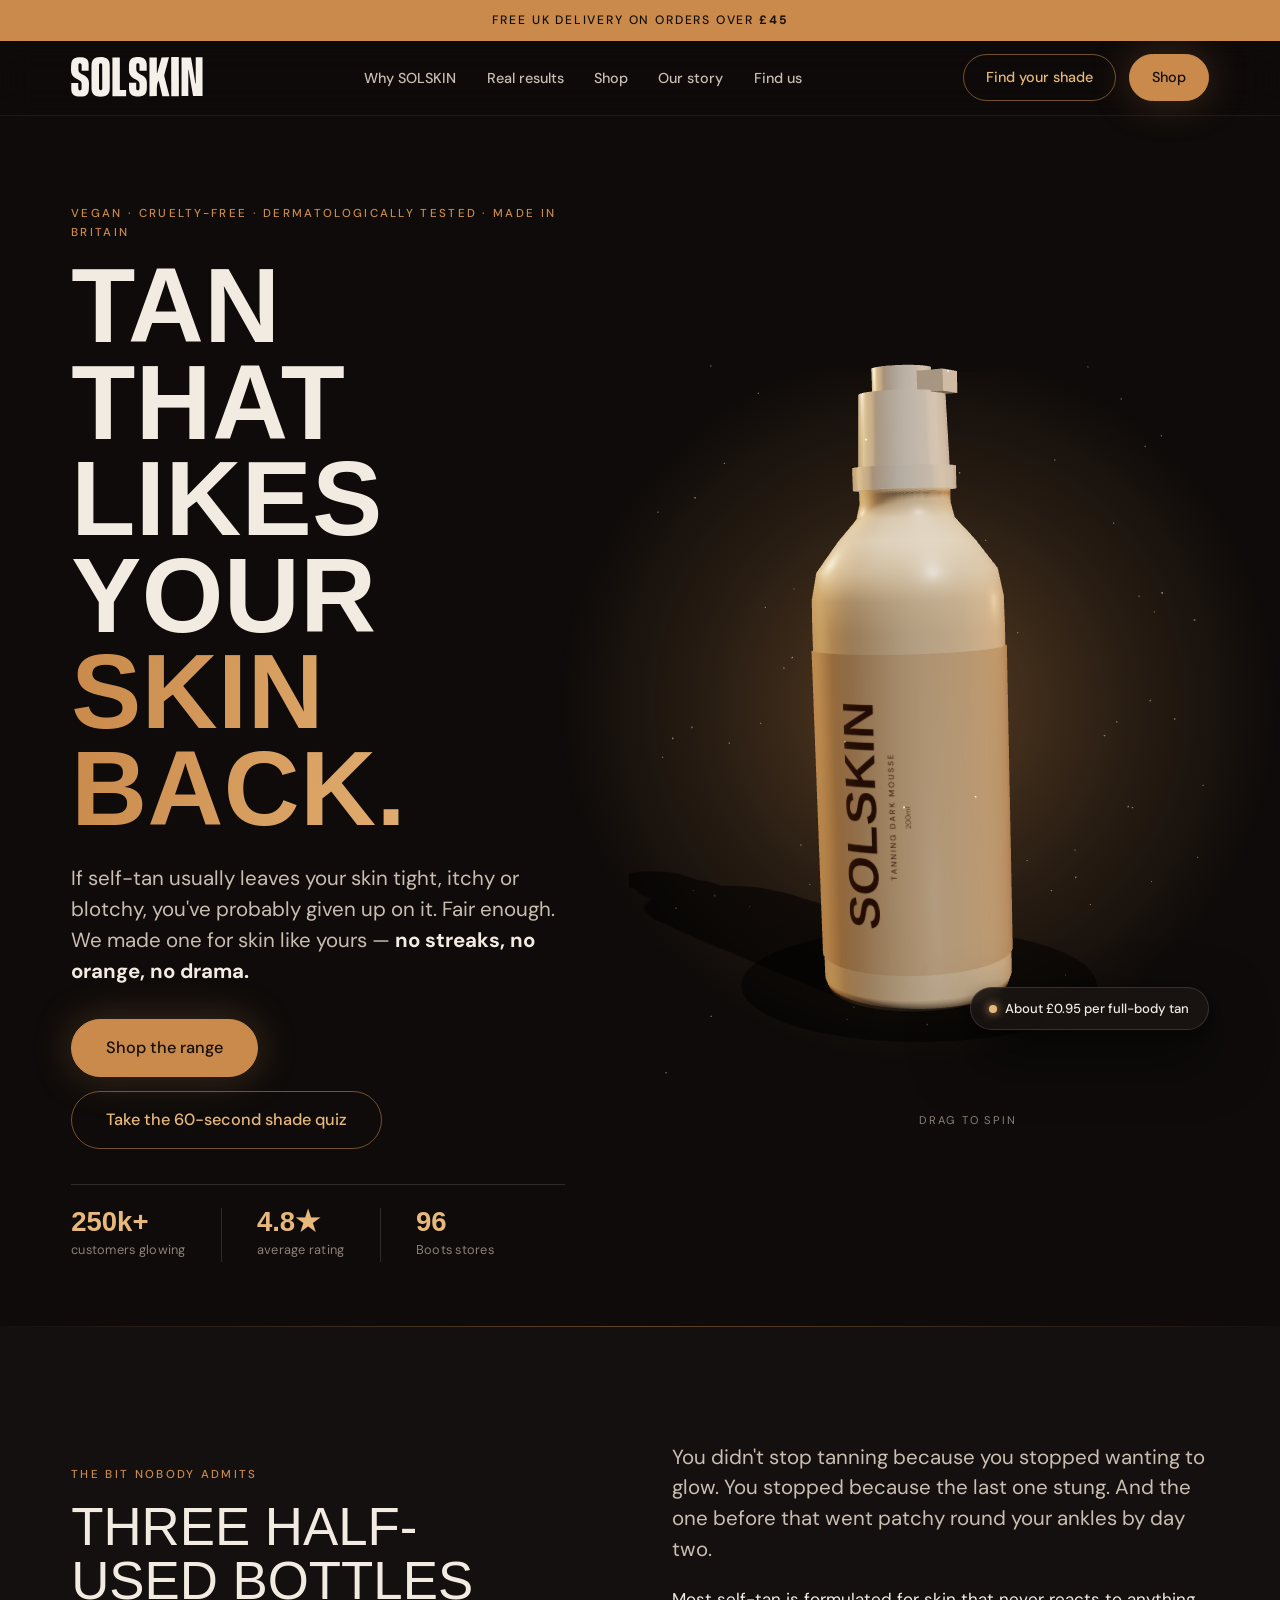
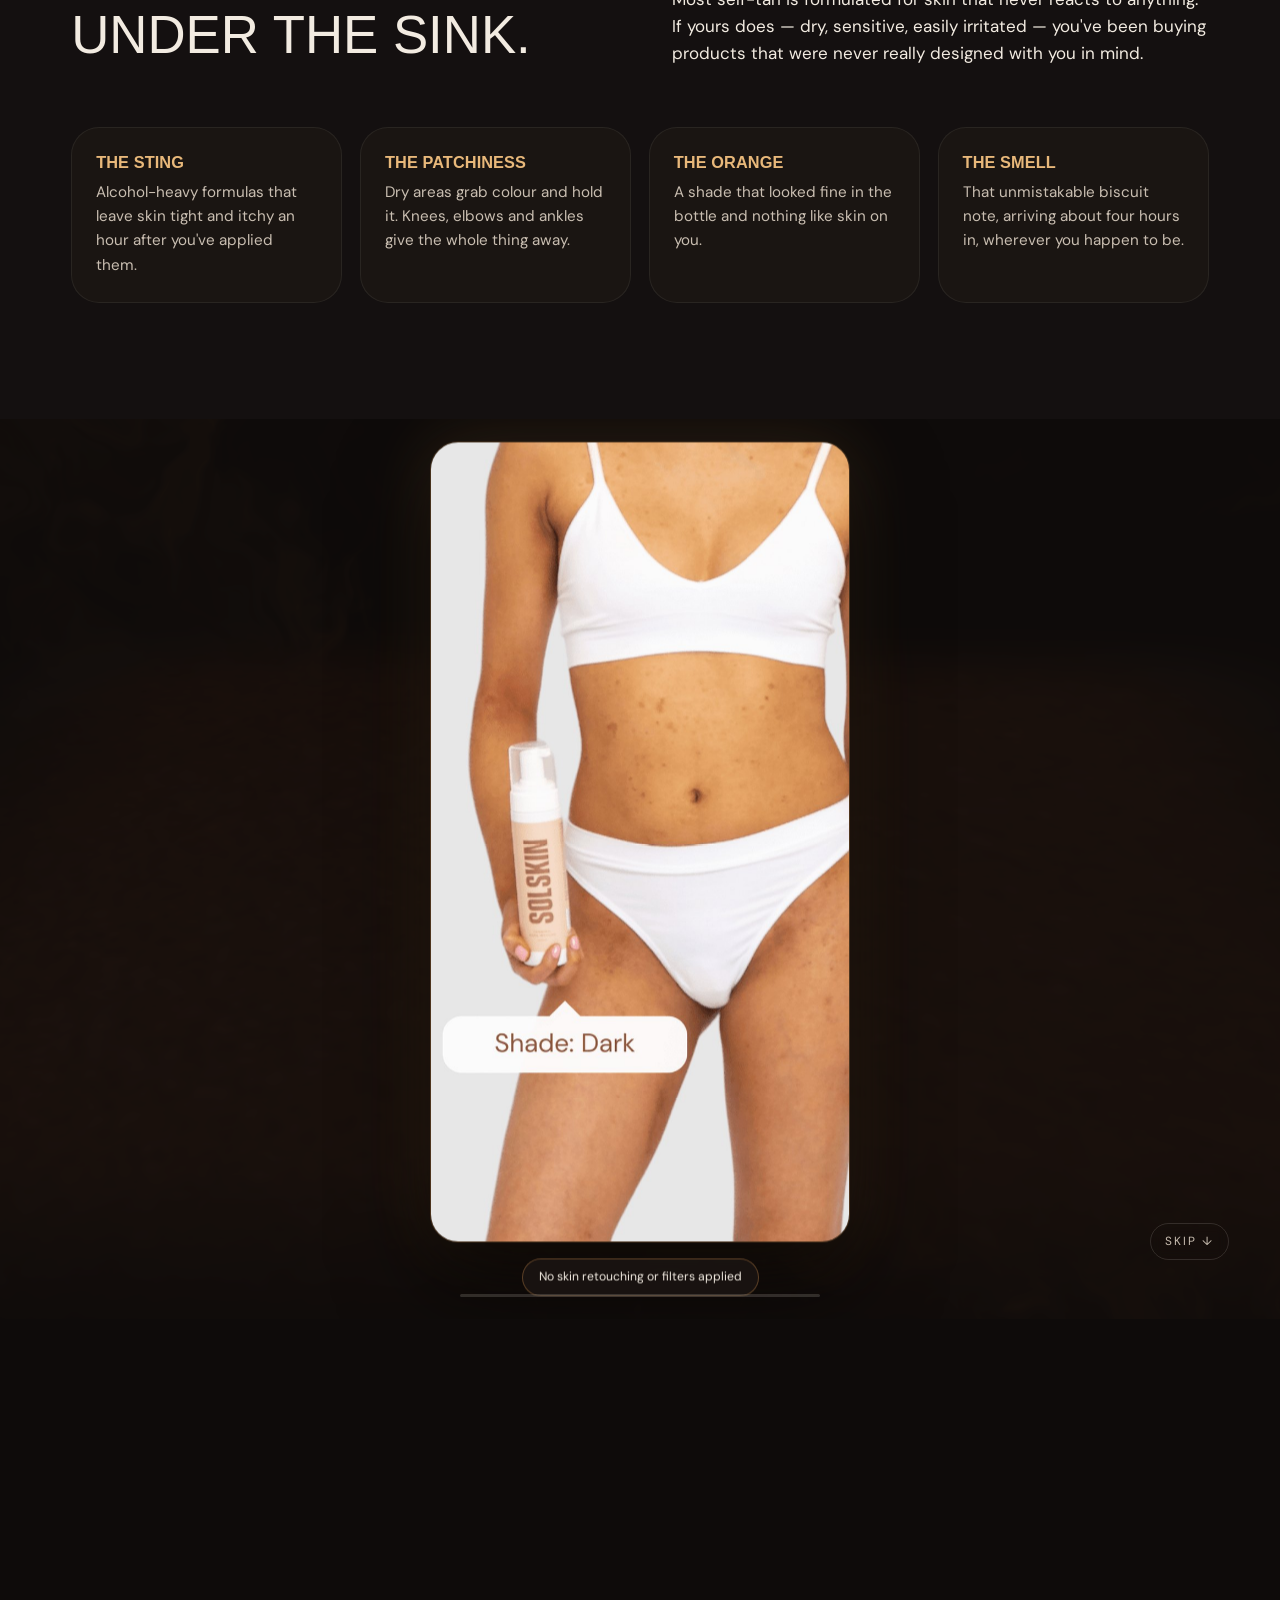
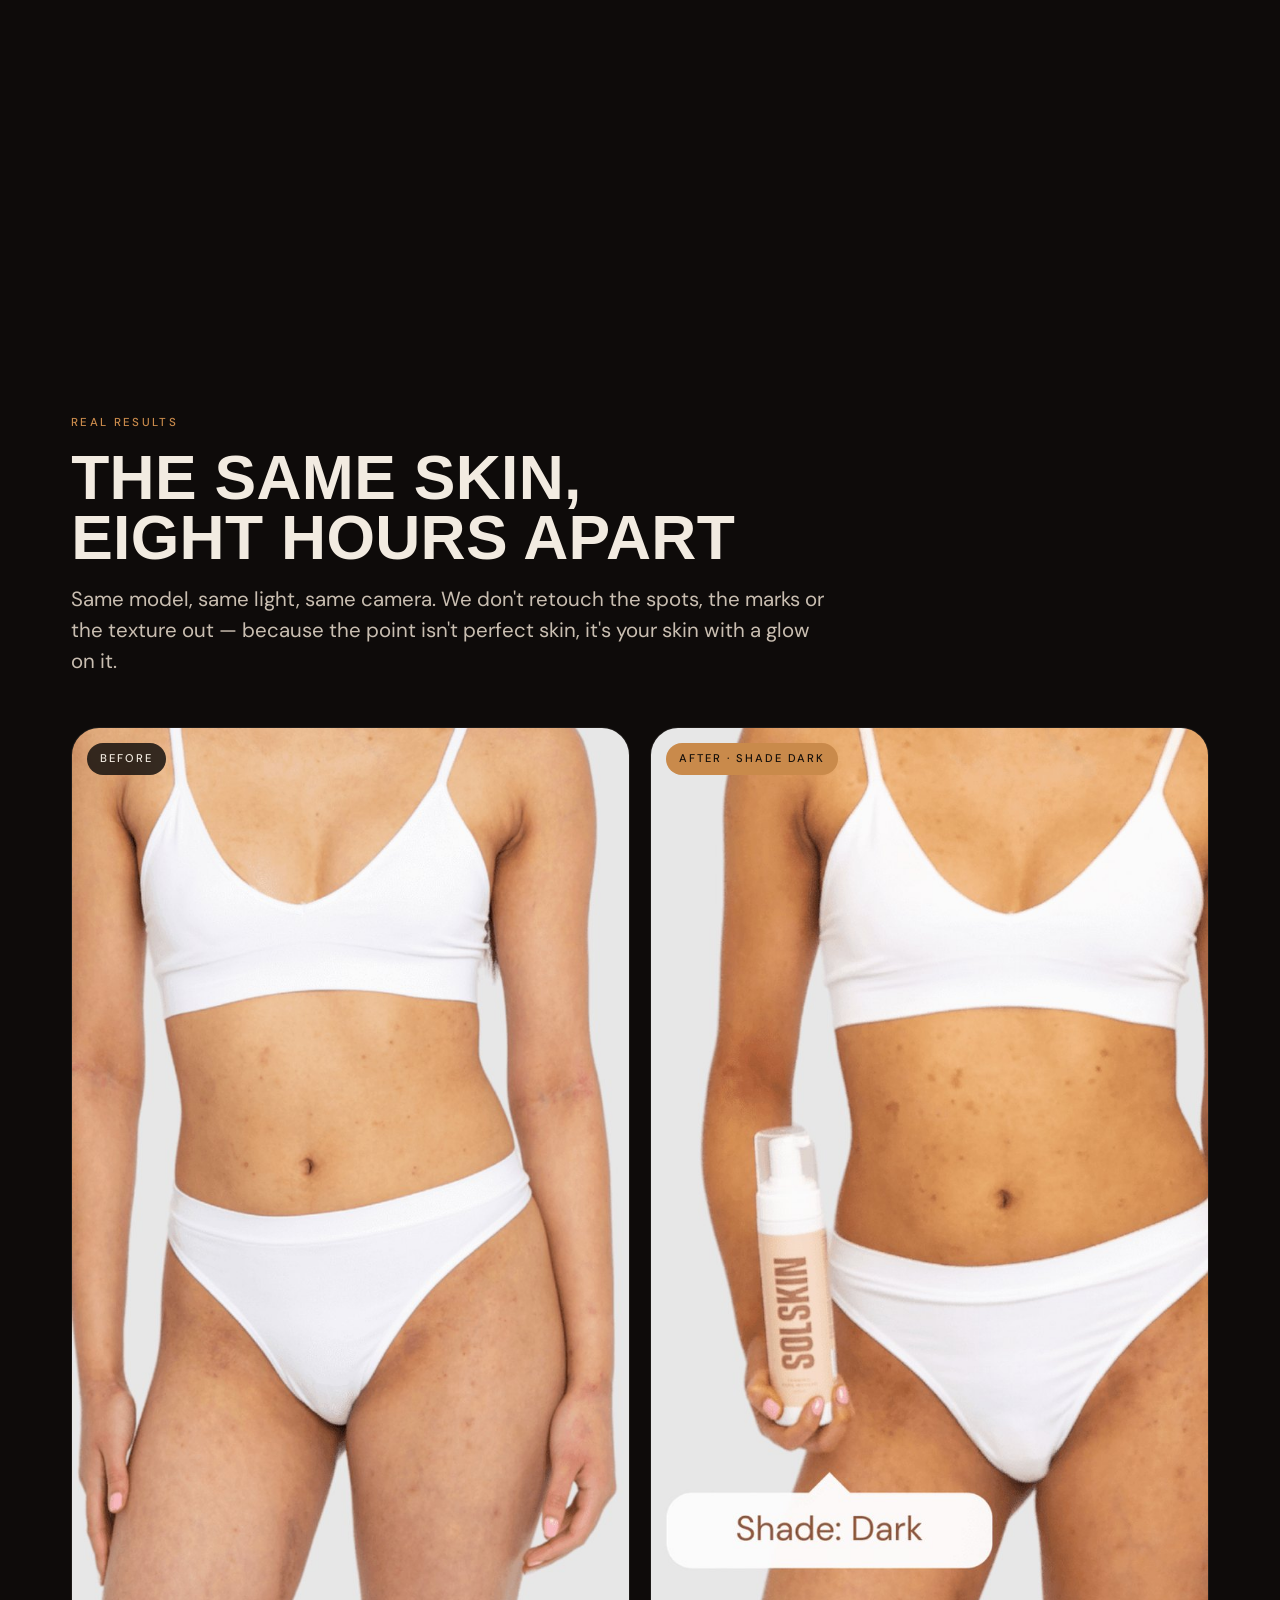
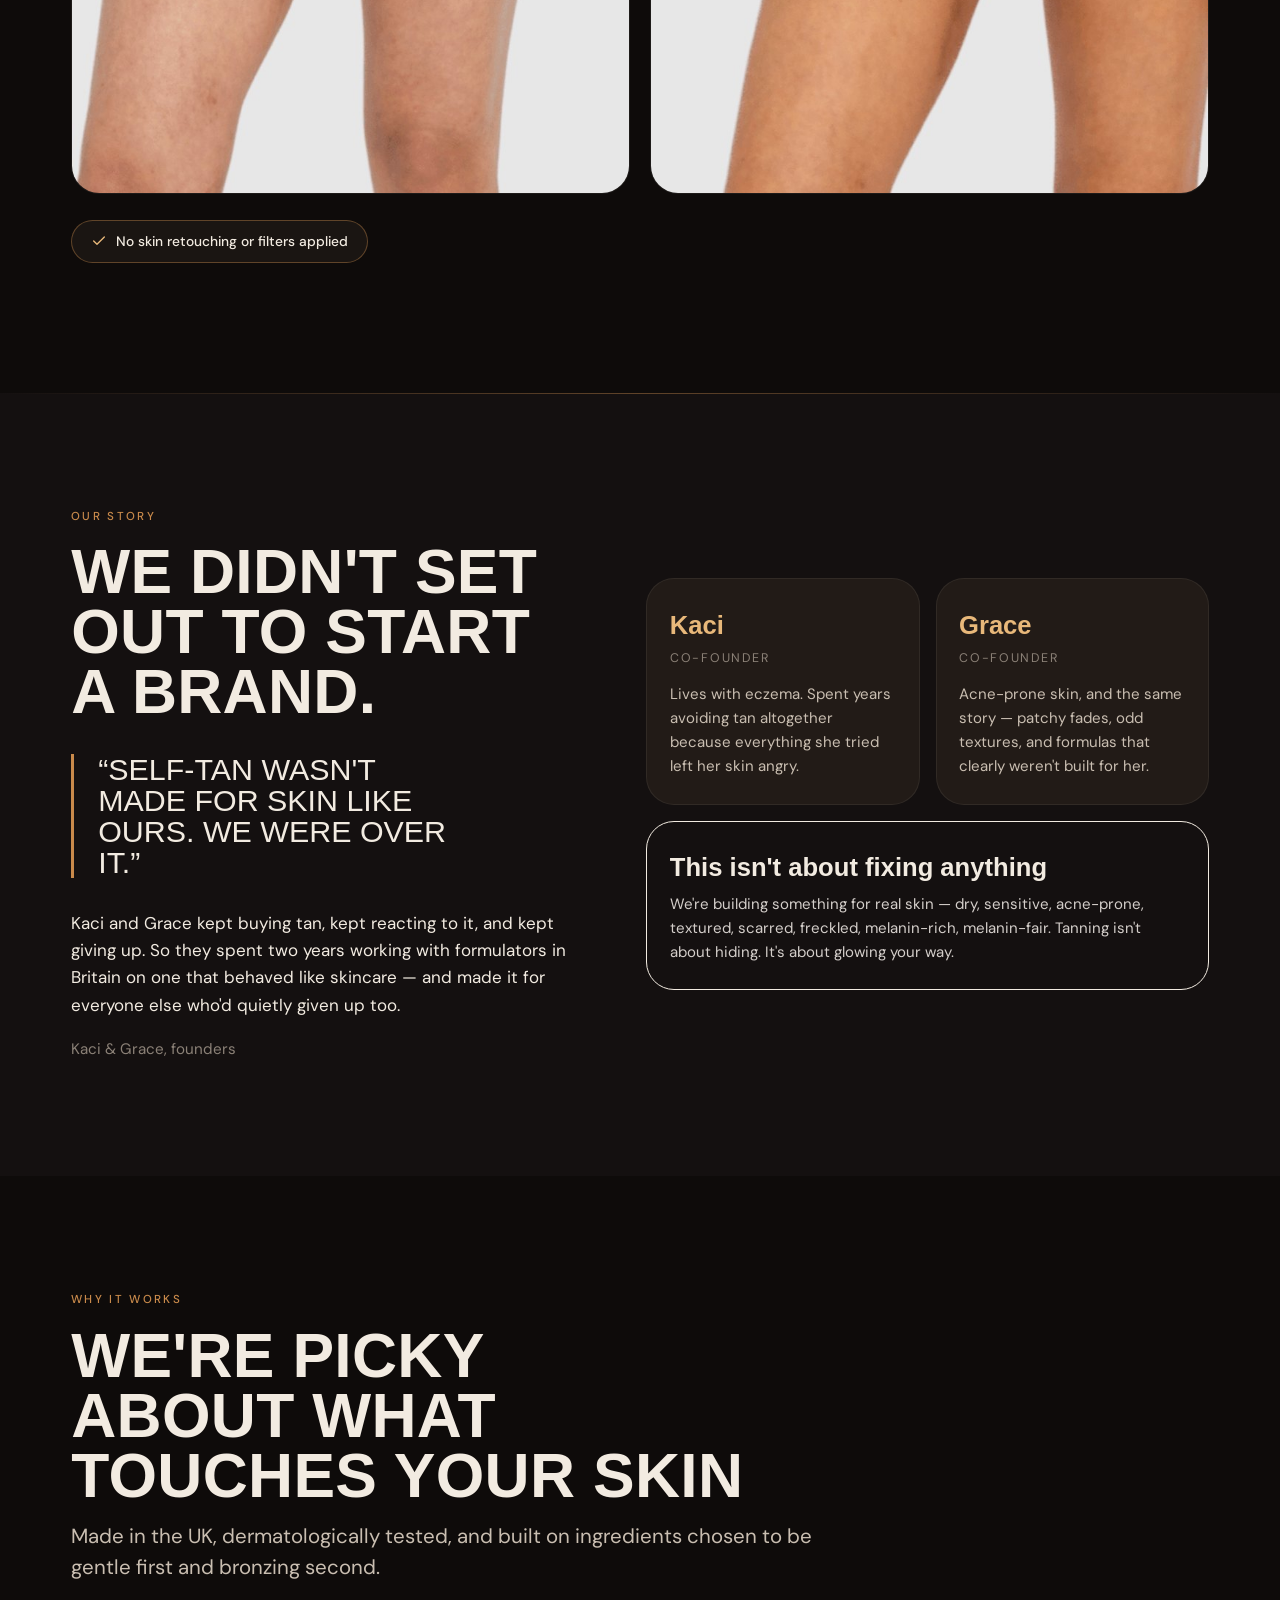
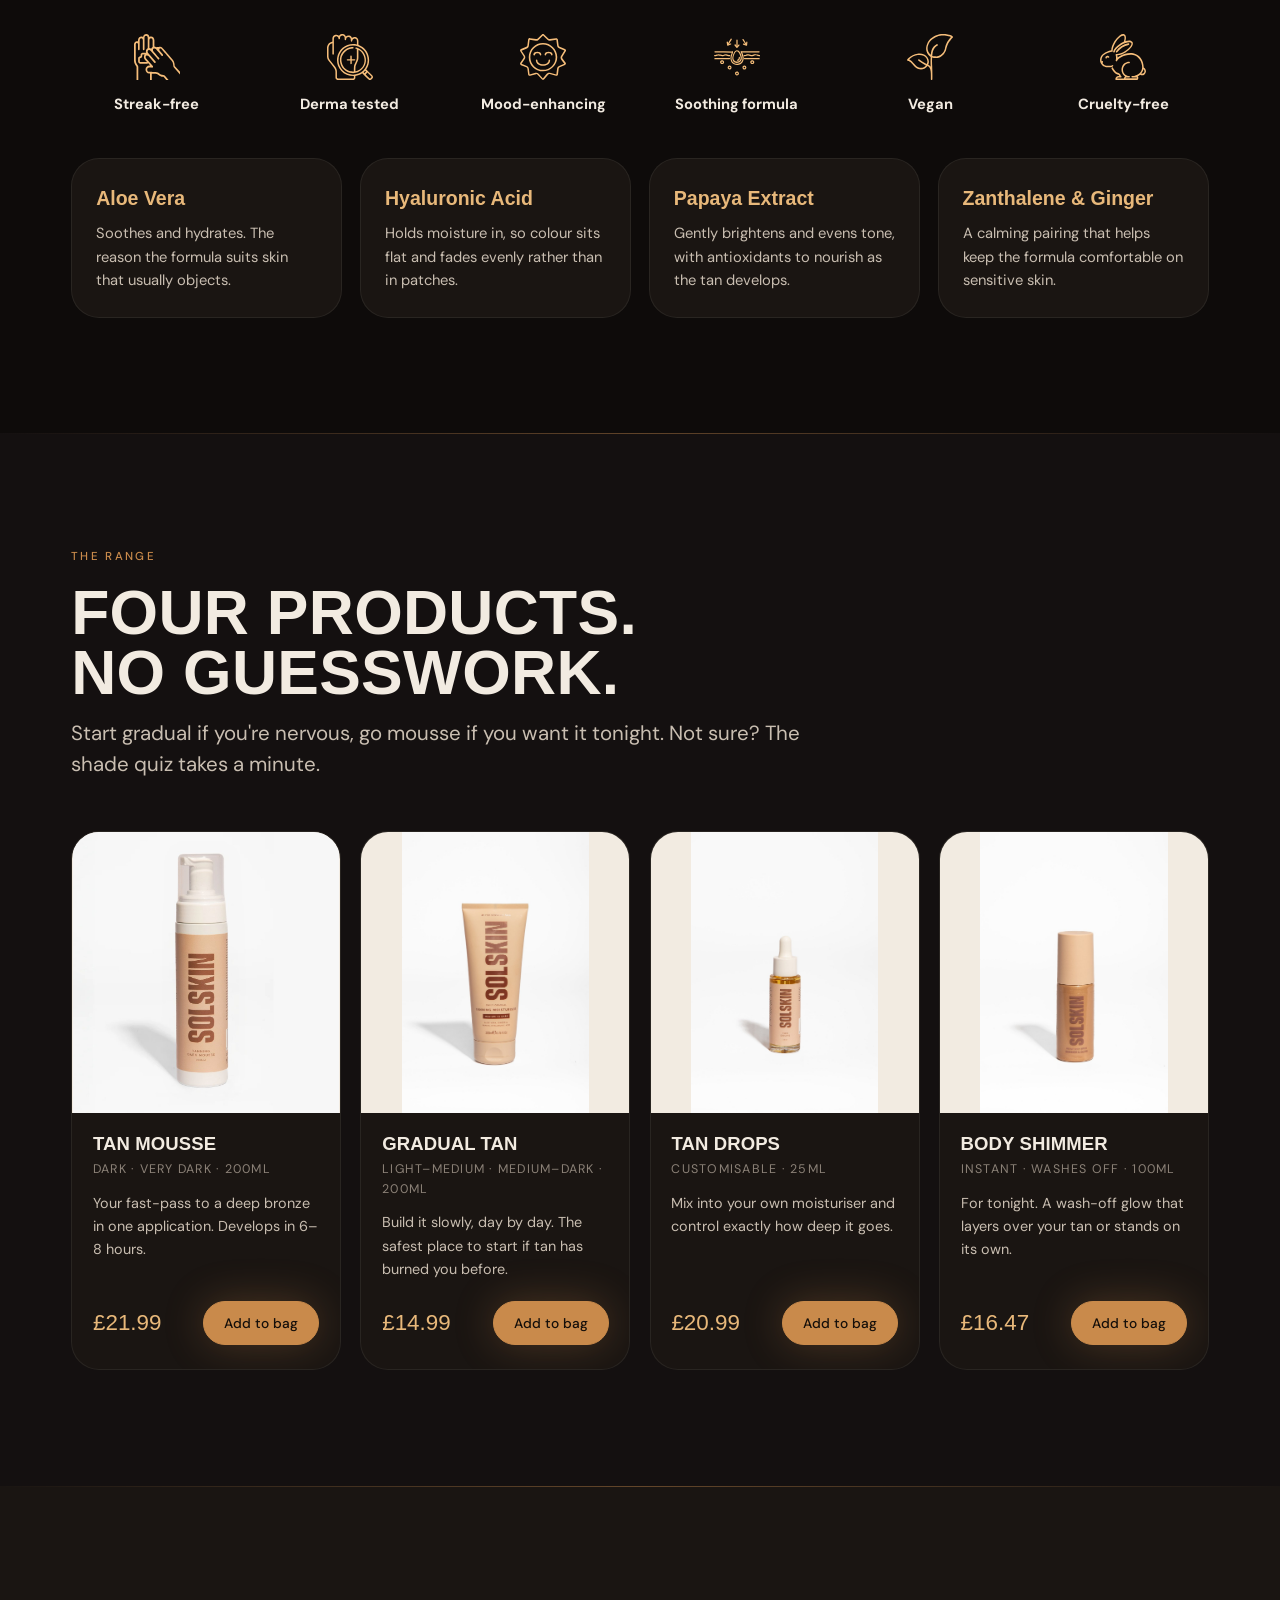
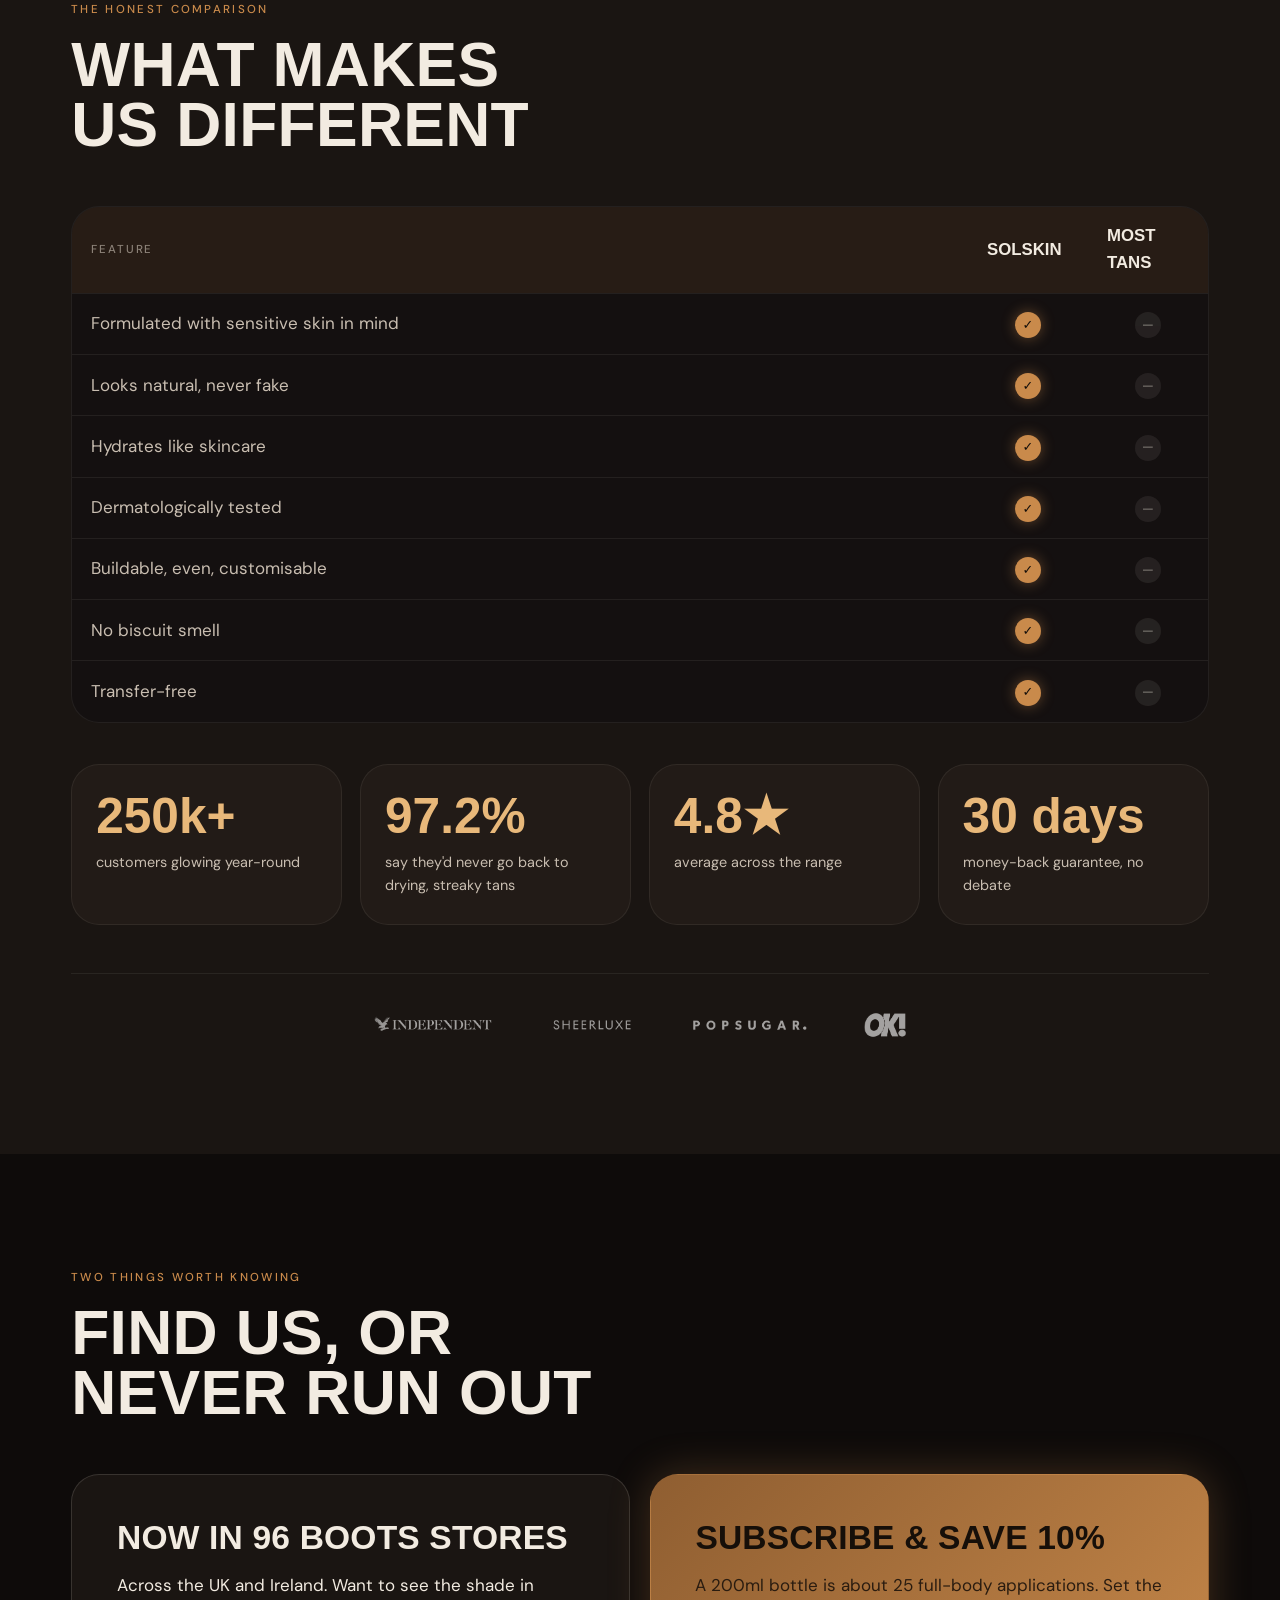
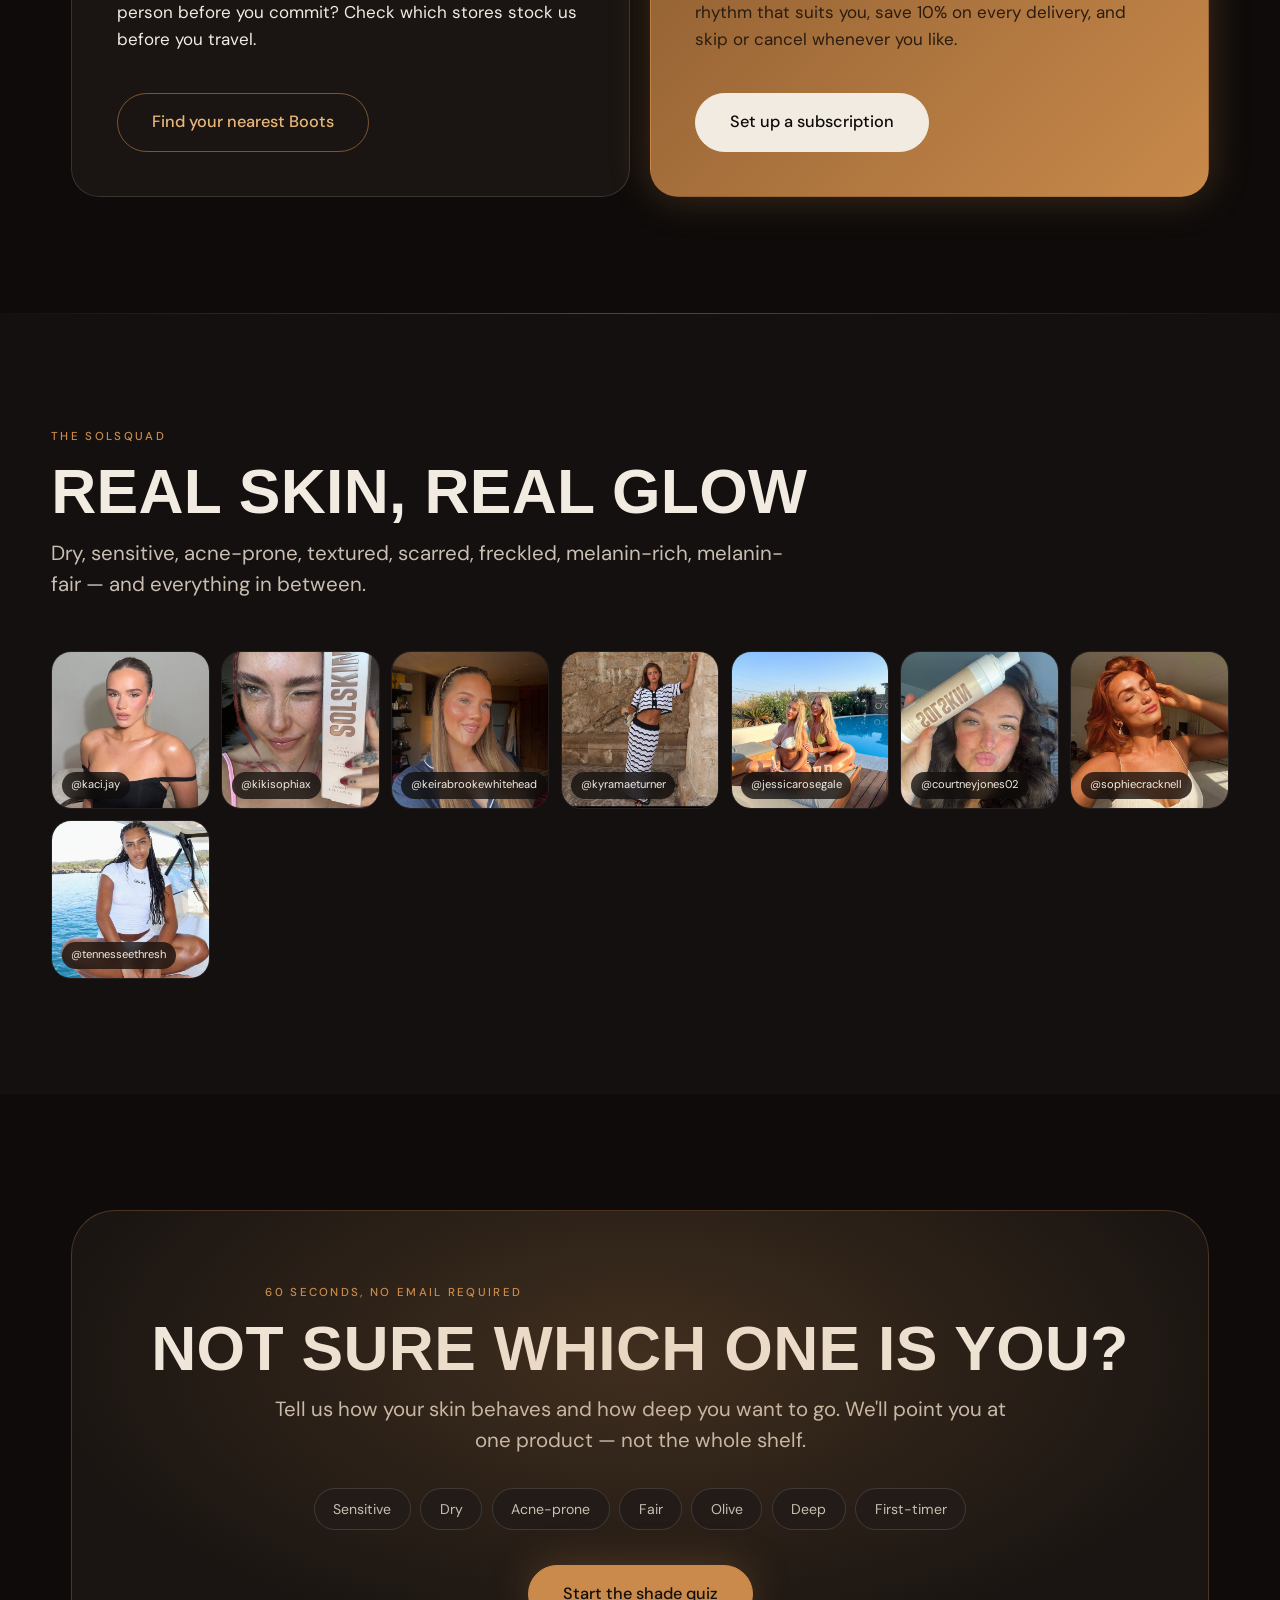
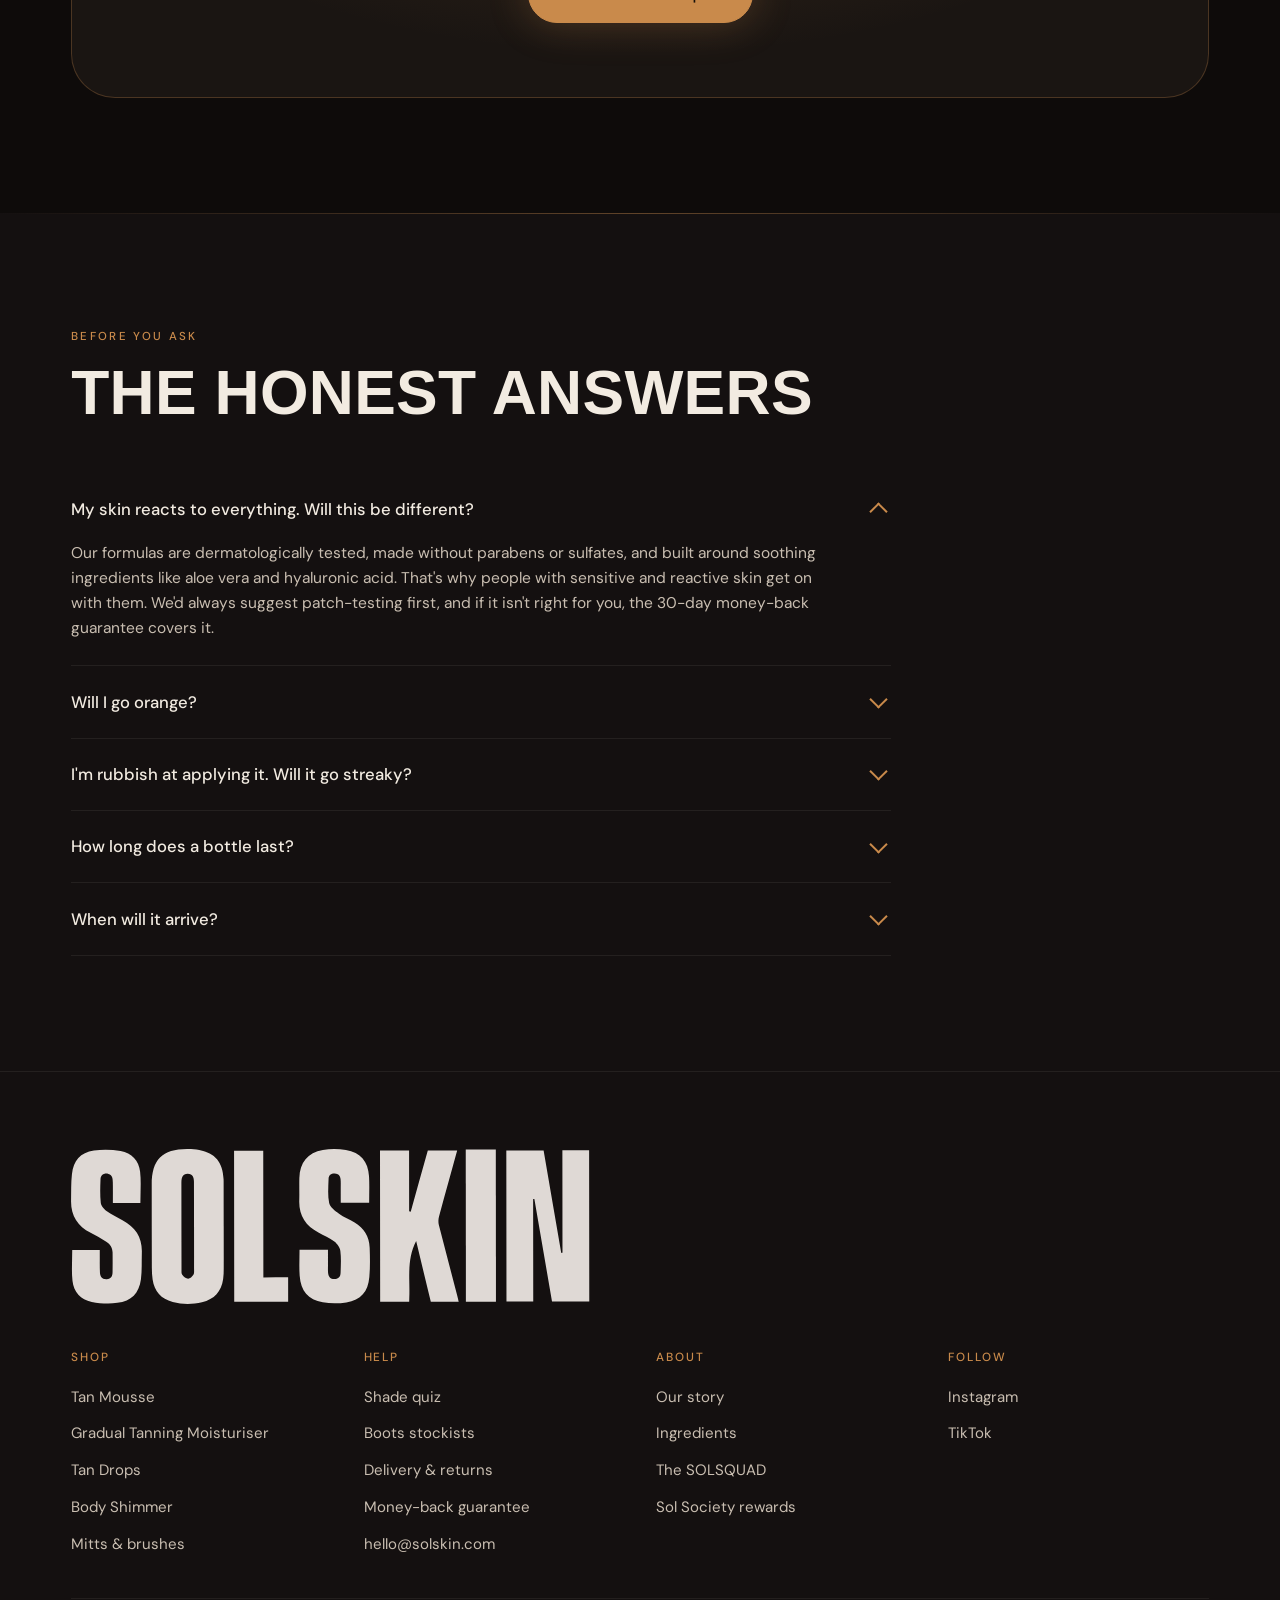
==== site/index.html @ b2500c28 "Brand context system and website for SOLSKIN Marketing operations for a British sensitive-skin self-" ====
<!DOCTYPE html>
<html lang="en-GB" class="no-js">
<head>
<meta charset="utf-8">
<meta name="viewport" content="width=device-width, initial-scale=1">
<title>SOLSKIN — Tan That Likes Your Skin Back</title>
<meta name="description" content="The UK's self-tan made for sensitive skin. Streak-free, transfer-free, dermatologically tested, vegan and made in Britain. Founded by two women whose own skin reacted to everything else.">
<link rel="stylesheet" href="css/styles.css?v=1787995096446">
</head>
<body>

<!-- ============================================================
     ANNOUNCEMENT — positioning leads, promotions sit behind it.
     (Fixes teardown finding 10.1: the hero used to sell a giveaway.)
     ============================================================ -->
<div class="announce">
  <span data-msg>UK's No.1 rated tan for <b>sensitive skin</b></span>
  <span data-msg style="display:none">Free UK delivery on orders over <b>£45</b></span>
  <span data-msg style="display:none">Now in <b>96 Boots stores</b> across the UK &amp; Ireland</span>
</div>

<!-- ============================================================ NAV ============================================================ -->
<header class="nav">
  <div class="nav__in">
    <a class="nav__logo" href="#top" aria-label="SOLSKIN home">
      <img src="logo/solskin-wordmark-cream.svg" alt="SOLSKIN" width="132" height="41">
    </a>
    <nav aria-label="Main">
      <ul class="nav__links">
        <li><a href="#why">Why SOLSKIN</a></li>
        <li><a href="#proof">Real results</a></li>
        <li><a href="#shop">Shop</a></li>
        <li><a href="#founders">Our story</a></li>
        <li><a href="#stockists">Find us</a></li>
      </ul>
    </nav>
    <div class="nav__cta">
      <a class="btn btn--ghost" href="#quiz">Find your shade</a>
      <a class="btn btn--primary" href="#shop">Shop</a>
    </div>
  </div>
</header>

<main id="top">

<!-- ============================================================
     HERO — proposition-led. Person + pain + promise in six words.
     ============================================================ -->
<section class="hero">
  <div class="wrap hero__grid">
    <div>
      <p class="eyebrow">Vegan · Cruelty-free · Dermatologically tested · Made in Britain</p>
      <h1>
        <span>Tan that</span>
        <span>likes your</span>
        <span class="accent">skin back.</span>
      </h1>
      <p class="hero__sub">
        If self-tan usually leaves your skin tight, itchy or blotchy, you've probably given up on it.
        Fair enough. We made one for skin like yours — <strong>no streaks, no orange, no drama.</strong>
      </p>
      <div class="hero__actions">
        <a class="btn btn--primary" href="#shop">Shop the range</a>
        <a class="btn btn--ghost" href="#quiz">Take the 60-second shade quiz</a>
      </div>
      <div class="hero__stats">
        <div class="hero__stat"><b>250k+</b><span>customers glowing</span></div>
        <div class="hero__stat"><b>4.8★</b><span>average rating</span></div>
        <div class="hero__stat"><b>96</b><span>Boots stores</span></div>
      </div>
    </div>
    <div class="hero__art">
      <span class="hero__blob" aria-hidden="true"></span>
      <!-- live 3D bottle; the still below is the no-WebGL fallback -->
      <canvas class="hero__canvas" id="heroCanvas" aria-label="Rotating 3D model of the SOLSKIN Tan Mousse bottle. Drag to spin."></canvas>
      <img class="hero__bottle" src="img/pack-mousse-hero.jpg" alt="SOLSKIN Tan Mousse in Dark, 200ml" width="470" height="497">
      <span class="hero__hint">Drag to spin</span>
      <span class="hero__tag"><i aria-hidden="true"></i> About £0.95 per full-body tan</span>
    </div>
  </div>
</section>

<!-- ============================================================
     PAIN — name it in her words before selling anything.
     ============================================================ -->
<section class="sec sec--sand" id="pain">
  <div class="wrap">
    <div class="pain__lead rv">
      <div>
        <p class="eyebrow">The bit nobody admits</p>
        <p class="big-quote">Three half-used bottles under the sink.</p>
      </div>
      <div>
        <p class="lede">
          You didn't stop tanning because you stopped wanting to glow. You stopped because the
          last one stung. And the one before that went patchy round your ankles by day two.
        </p>
        <p style="color:var(--ink-soft)">
          Most self-tan is formulated for skin that never reacts to anything. If yours does —
          dry, sensitive, easily irritated — you've been buying products that were never really
          designed with you in mind.
        </p>
      </div>
    </div>

    <div class="pain__grid">
      <div class="pain__card rv"><h3>The sting</h3><p>Alcohol-heavy formulas that leave skin tight and itchy an hour after you've applied them.</p></div>
      <div class="pain__card rv"><h3>The patchiness</h3><p>Dry areas grab colour and hold it. Knees, elbows and ankles give the whole thing away.</p></div>
      <div class="pain__card rv"><h3>The orange</h3><p>A shade that looked fine in the bottle and nothing like skin on you.</p></div>
      <div class="pain__card rv"><h3>The smell</h3><p>That unmistakable biscuit note, arriving about four hours in, wherever you happen to be.</p></div>
    </div>
  </div>
</section>

<!-- ============================================================
     SCROLL CINEMA — the Scroll World hybrid.
     One continuous camera flight, scrubbed by scroll. Scene media
     is swappable for generated video clips later (see js/scroll.js).
     ============================================================ -->
<section class="cinema" id="journey" aria-label="How the glow happens">
  <div class="cinema__rail">
    <div class="cinema__stage">

      <a class="cinema__skip" href="#proof">Skip ↓</a>

      <!-- The sequence: bottle -> drop -> skin -> proof, one unbroken
           3D take driven entirely by scroll position. -->
      <canvas class="cinema__stage3d" id="cinemaStage3D" aria-label="Scroll sequence: a drop falls from the SOLSKIN bottle onto a forearm and the glow spreads across the skin"></canvas>

      <!-- OPTIONAL: real footage of the tan being applied and rubbed in,
           scrubbed frame-by-frame by scroll. Put the clip at
           video/rub.mp4 and add  data-src="video/rub.mp4"  to this element.
           With no data-src the 3D rub plays instead — see site/README.md
           for the shooting and encoding spec. -->
      <video class="cinema__video" id="cinemaVideo"
             muted playsinline preload="auto" aria-hidden="true"></video>

      <!-- the take resolves into the real, unretouched photograph -->
      <div class="cinema__final" aria-hidden="true">
        <img src="img/proof-after-dark.jpg" alt="">
        <span class="cinema__final-badge">No skin retouching or filters applied</span>
      </div>

      <!-- static fallback when there is no WebGL / reduced motion -->
      <div class="cinema__still">
        <img src="img/pack-mousse-hero.jpg" alt="SOLSKIN Tan Mousse">
        <img src="img/skin-forearm.jpg" alt="Skin after applying SOLSKIN Tan Mousse">
        <img src="img/proof-after-dark.jpg" alt="The finished glow, unretouched">
      </div>

      <!-- captions, keyed to scenes -->
      <div class="cinema__cap" data-cap="bottle">
        <h3>One pump, one mitt</h3>
        <p>Aloe vera, papaya, ginger and hyaluronic acid. Free from parabens and sulfates.</p>
      </div>
      <div class="cinema__cap" data-cap="skin">
        <h3>Six to eight hours</h3>
        <p>It develops while you sleep. Hydrating ingredients keep the colour sitting flat, so it fades evenly instead of patchy.</p>
      </div>
      <div class="cinema__cap" data-cap="glow">
        <h3>Then you just look well</h3>
        <p>Streak-free, transfer-free, and nothing on your skin that it has to recover from.</p>
      </div>

      <div class="cinema__prog" aria-hidden="true"><i></i></div>
    </div>
  </div>
</section>

<!-- ============================================================
     PROOF — the real, unretouched pair. Honest labelling.
     ============================================================ -->
<section class="sec" id="proof">
  <div class="wrap">
    <div class="sec__head rv">
      <p class="eyebrow">Real results</p>
      <h2>The same skin, eight hours apart</h2>
      <p class="lede">
        Same model, same light, same camera. We don't retouch the spots, the marks or the texture
        out — because the point isn't perfect skin, it's your skin with a glow on it.
      </p>
    </div>

    <div class="proof__pair">
      <figure class="proof__fig rv">
        <img src="img/proof-before-dark.jpg" alt="Before applying SOLSKIN Tan Mousse" loading="lazy">
        <figcaption>Before</figcaption>
      </figure>
      <figure class="proof__fig proof__fig--after reveal-after">
        <img src="img/proof-after-dark.jpg" alt="After applying SOLSKIN Tan Mousse in Dark" loading="lazy">
        <figcaption>After · Shade Dark</figcaption>
      </figure>
    </div>

    <p class="proof__badge rv">
      <svg viewBox="0 0 24 24" fill="none" stroke="currentColor" stroke-width="2" stroke-linecap="round" stroke-linejoin="round" aria-hidden="true"><path d="M20 6 9 17l-5-5"/></svg>
      No skin retouching or filters applied
    </p>
  </div>
</section>

<!-- ============================================================
     FOUNDERS — the most ownable asset, brought forward.
     NOTE: no founder photography exists in the asset library. This
     section is built typographically on purpose. Drop portraits of
     Kaci and Grace in here when they're shot — see assets/ASSETS.md.
     ============================================================ -->
<section class="sec sec--sand" id="founders">
  <div class="wrap founders">
    <div class="rv">
      <p class="eyebrow">Our story</p>
      <h2>We didn't set out to start a brand.</h2>
      <blockquote class="founders__quote">
        <p class="big-quote" style="font-size:clamp(1.2rem,2.6vw,1.9rem);max-width:22ch">
          “Self-tan wasn't made for skin like ours. We were over it.”
        </p>
      </blockquote>
      <p style="color:var(--ink-soft)">
        Kaci and Grace kept buying tan, kept reacting to it, and kept giving up. So they spent two
        years working with formulators in Britain on one that behaved like skincare — and made it
        for everyone else who'd quietly given up too.
      </p>
      <p class="founders__sign">Kaci &amp; Grace, founders</p>
    </div>

    <div class="founders__cards rv">
      <div class="founder">
        <b>Kaci</b>
        <span>Co-founder</span>
        <p>Lives with eczema. Spent years avoiding tan altogether because everything she tried left her skin angry.</p>
      </div>
      <div class="founder">
        <b>Grace</b>
        <span>Co-founder</span>
        <p>Acne-prone skin, and the same story — patchy fades, odd textures, and formulas that clearly weren't built for her.</p>
      </div>
      <div class="founder" style="grid-column:1/-1;background:var(--brown);color:var(--cream);border-color:var(--brown)">
        <b style="color:var(--cream)">This isn't about fixing anything</b>
        <p style="color:rgba(246,240,235,.85)">
          We're building something for real skin — dry, sensitive, acne-prone, textured, scarred,
          freckled, melanin-rich, melanin-fair. Tanning isn't about hiding. It's about glowing your way.
        </p>
      </div>
    </div>
  </div>
</section>

<!-- ============================================================ WHY IT WORKS ============================================================ -->
<section class="sec" id="why">
  <div class="wrap">
    <div class="sec__head rv">
      <p class="eyebrow">Why it works</p>
      <h2>We're picky about what touches your skin</h2>
      <p class="lede">Made in the UK, dermatologically tested, and built on ingredients chosen to be gentle first and bronzing second.</p>
    </div>

    <div class="bens">
      <div class="ben rv"><img src="icons/streak-free.svg" alt=""><b>Streak-free</b></div>
      <div class="ben rv"><img src="icons/derma-approved.svg" alt=""><b>Derma tested</b></div>
      <div class="ben rv"><img src="icons/mood-enhancing.svg" alt=""><b>Mood-enhancing</b></div>
      <div class="ben rv"><img src="icons/anti-inflammatory.svg" alt=""><b>Soothing formula</b></div>
      <div class="ben rv"><img src="icons/vegan.svg" alt=""><b>Vegan</b></div>
      <div class="ben rv"><img src="icons/cruelty-free.svg" alt=""><b>Cruelty-free</b></div>
    </div>

    <div class="ings">
      <div class="ing rv"><b>Aloe Vera</b><p>Soothes and hydrates. The reason the formula suits skin that usually objects.</p></div>
      <div class="ing rv"><b>Hyaluronic Acid</b><p>Holds moisture in, so colour sits flat and fades evenly rather than in patches.</p></div>
      <div class="ing rv"><b>Papaya Extract</b><p>Gently brightens and evens tone, with antioxidants to nourish as the tan develops.</p></div>
      <div class="ing rv"><b>Zanthalene &amp; Ginger</b><p>A calming pairing that helps keep the formula comfortable on sensitive skin.</p></div>
    </div>
  </div>
</section>

<!-- ============================================================ SHOP ============================================================ -->
<section class="sec sec--sand" id="shop">
  <div class="wrap">
    <div class="sec__head rv">
      <p class="eyebrow">The range</p>
      <h2>Four products. No guesswork.</h2>
      <p class="lede">Start gradual if you're nervous, go mousse if you want it tonight. Not sure? The shade quiz takes a minute.</p>
    </div>

    <div class="prods">
      <article class="prod rv">
        <div class="prod__img"><img src="img/pack-mousse.jpg" alt="SOLSKIN Tan Mousse" loading="lazy"></div>
        <div class="prod__body">
          <h3>Tan Mousse</h3>
          <span class="prod__shade">Dark · Very Dark · 200ml</span>
          <p class="prod__desc">Your fast-pass to a deep bronze in one application. Develops in 6–8 hours.</p>
          <div class="prod__foot"><span class="prod__price">£21.99</span><a class="btn btn--primary" href="#shop">Add to bag</a></div>
        </div>
      </article>

      <article class="prod rv">
        <div class="prod__img"><img src="img/pack-gradual.jpg" alt="SOLSKIN Gradual Tanning Moisturiser" loading="lazy"></div>
        <div class="prod__body">
          <h3>Gradual Tan</h3>
          <span class="prod__shade">Light–Medium · Medium–Dark · 200ml</span>
          <p class="prod__desc">Build it slowly, day by day. The safest place to start if tan has burned you before.</p>
          <div class="prod__foot"><span class="prod__price">£14.99</span><a class="btn btn--primary" href="#shop">Add to bag</a></div>
        </div>
      </article>

      <article class="prod rv">
        <div class="prod__img"><img src="img/pack-drops.jpg" alt="SOLSKIN Tan Drops" loading="lazy"></div>
        <div class="prod__body">
          <h3>Tan Drops</h3>
          <span class="prod__shade">Customisable · 25ml</span>
          <p class="prod__desc">Mix into your own moisturiser and control exactly how deep it goes.</p>
          <div class="prod__foot"><span class="prod__price">£20.99</span><a class="btn btn--primary" href="#shop">Add to bag</a></div>
        </div>
      </article>

      <article class="prod rv">
        <div class="prod__img"><img src="img/pack-shimmer.jpg" alt="SOLSKIN Shimmer Body Instant Glow" loading="lazy"></div>
        <div class="prod__body">
          <h3>Body Shimmer</h3>
          <span class="prod__shade">Instant · Washes off · 100ml</span>
          <p class="prod__desc">For tonight. A wash-off glow that layers over your tan or stands on its own.</p>
          <div class="prod__foot"><span class="prod__price">£16.47</span><a class="btn btn--primary" href="#shop">Add to bag</a></div>
        </div>
      </article>
    </div>
  </div>
</section>

<!-- ============================================================ COMPARISON + STATS + PRESS ============================================================ -->
<section class="sec sec--espresso" id="compare">
  <div class="wrap">
    <div class="sec__head rv">
      <p class="eyebrow">The honest comparison</p>
      <h2>What makes us different</h2>
    </div>

    <div class="cmp rv">
      <table>
        <thead><tr><th scope="col">Feature</th><th scope="col">SOLSKIN</th><th scope="col">Most tans</th></tr></thead>
        <tbody>
          <tr><td>Formulated with sensitive skin in mind</td><td><span class="yes">✓</span></td><td><span class="no">—</span></td></tr>
          <tr><td>Looks natural, never fake</td><td><span class="yes">✓</span></td><td><span class="no">—</span></td></tr>
          <tr><td>Hydrates like skincare</td><td><span class="yes">✓</span></td><td><span class="no">—</span></td></tr>
          <tr><td>Dermatologically tested</td><td><span class="yes">✓</span></td><td><span class="no">—</span></td></tr>
          <tr><td>Buildable, even, customisable</td><td><span class="yes">✓</span></td><td><span class="no">—</span></td></tr>
          <tr><td>No biscuit smell</td><td><span class="yes">✓</span></td><td><span class="no">—</span></td></tr>
          <tr><td>Transfer-free</td><td><span class="yes">✓</span></td><td><span class="no">—</span></td></tr>
        </tbody>
      </table>
    </div>

    <div class="stats">
      <div class="stat rv"><b>250k+</b><span>customers glowing year-round</span></div>
      <div class="stat rv"><b>97.2%</b><span>say they'd never go back to drying, streaky tans</span></div>
      <div class="stat rv"><b>4.8★</b><span>average across the range</span></div>
      <div class="stat rv"><b>30 days</b><span>money-back guarantee, no debate</span></div>
    </div>

    <div class="press rv">
      <img src="img/independent.png" alt="The Independent" loading="lazy">
      <img src="img/sheerluxe.png" alt="SheerLuxe" loading="lazy">
      <img src="img/popsugar.png" alt="PopSugar" loading="lazy">
      <img src="img/ok.png" alt="OK! Magazine" loading="lazy">
    </div>
  </div>
</section>

<!-- ============================================================
     STOCKISTS + SUBSCRIBE — both were buried on the live site.
     ============================================================ -->
<section class="sec" id="stockists">
  <div class="wrap">
    <div class="sec__head rv">
      <p class="eyebrow">Two things worth knowing</p>
      <h2>Find us, or never run out</h2>
    </div>
    <div class="duo">
      <div class="duo__card rv">
        <h3>Now in 96 Boots stores</h3>
        <p style="color:var(--ink-soft)">
          Across the UK and Ireland. Want to see the shade in person before you commit?
          Check which stores stock us before you travel.
        </p>
        <a class="btn btn--ghost" href="#stockists">Find your nearest Boots</a>
      </div>
      <div class="duo__card duo__card--fill rv">
        <h3>Subscribe &amp; save 10%</h3>
        <p>
          A 200ml bottle is about 25 full-body applications. Set the rhythm that suits you,
          save 10% on every delivery, and skip or cancel whenever you like.
        </p>
        <a class="btn btn--light" href="#shop">Set up a subscription</a>
      </div>
    </div>
  </div>
</section>

<!-- ============================================================ COMMUNITY ============================================================ -->
<section class="sec sec--sand" id="community">
  <div class="wrap wrap--wide">
    <div class="sec__head rv">
      <p class="eyebrow">The SOLSQUAD</p>
      <h2>Real skin, real glow</h2>
      <p class="lede">Dry, sensitive, acne-prone, textured, scarred, freckled, melanin-rich, melanin-fair — and everything in between.</p>
    </div>
    <div class="comm">
      <figure class="rv"><img src="img/community-01.jpg" alt="SOLSKIN community member" loading="lazy"><figcaption>@kaci.jay</figcaption></figure>
      <figure class="rv"><img src="img/community-02.jpg" alt="SOLSKIN community member" loading="lazy"><figcaption>@kikisophiax</figcaption></figure>
      <figure class="rv"><img src="img/community-03.jpg" alt="SOLSKIN community member" loading="lazy"><figcaption>@keirabrookewhitehead</figcaption></figure>
      <figure class="rv"><img src="img/community-04.jpg" alt="SOLSKIN community member" loading="lazy"><figcaption>@kyramaeturner</figcaption></figure>
      <figure class="rv"><img src="img/community-05.jpg" alt="SOLSKIN community member" loading="lazy"><figcaption>@jessicarosegale</figcaption></figure>
      <figure class="rv"><img src="img/community-06.jpg" alt="SOLSKIN community member" loading="lazy"><figcaption>@courtneyjones02</figcaption></figure>
      <figure class="rv"><img src="img/community-07.jpg" alt="SOLSKIN community member" loading="lazy"><figcaption>@sophiecracknell</figcaption></figure>
      <figure class="rv"><img src="img/community-08.jpg" alt="SOLSKIN community member" loading="lazy"><figcaption>@tennesseethresh</figcaption></figure>
    </div>
  </div>
</section>

<!-- ============================================================ QUIZ ============================================================ -->
<section class="sec" id="quiz">
  <div class="wrap">
    <div class="quiz rv">
      <p class="eyebrow">60 seconds, no email required</p>
      <h2>Not sure which one is you?</h2>
      <p class="lede">Tell us how your skin behaves and how deep you want to go. We'll point you at one product — not the whole shelf.</p>
      <div class="quiz__chips">
        <span class="quiz__chip">Sensitive</span>
        <span class="quiz__chip">Dry</span>
        <span class="quiz__chip">Acne-prone</span>
        <span class="quiz__chip">Fair</span>
        <span class="quiz__chip">Olive</span>
        <span class="quiz__chip">Deep</span>
        <span class="quiz__chip">First-timer</span>
      </div>
      <a class="btn btn--primary" href="#quiz">Start the shade quiz</a>
    </div>
  </div>
</section>

<!-- ============================================================ FAQ ============================================================ -->
<section class="sec sec--sand">
  <div class="wrap">
    <div class="sec__head rv">
      <p class="eyebrow">Before you ask</p>
      <h2>The honest answers</h2>
    </div>
    <div class="faq rv">
      <details open>
        <summary>My skin reacts to everything. Will this be different?</summary>
        <p>Our formulas are dermatologically tested, made without parabens or sulfates, and built around soothing ingredients like aloe vera and hyaluronic acid. That's why people with sensitive and reactive skin get on with them. We'd always suggest patch-testing first, and if it isn't right for you, the 30-day money-back guarantee covers it.</p>
      </details>
      <details>
        <summary>Will I go orange?</summary>
        <p>The shades are built to read as skin, not as tan. If you're nervous, start with the Gradual Tanning Moisturiser — you build the depth over a few days and stop wherever you like.</p>
      </details>
      <details>
        <summary>I'm rubbish at applying it. Will it go streaky?</summary>
        <p>Exfoliate first, moisturise the dry bits — elbows, knees, ankles — then apply with a mitt or brush in circular motions. That's most of it. The formula is fast-drying and transfer-free, so it won't end up on your sheets.</p>
      </details>
      <details>
        <summary>How long does a bottle last?</summary>
        <p>A 200ml bottle gives roughly 25 full-body applications — about £0.95 a tan.</p>
      </details>
      <details>
        <summary>When will it arrive?</summary>
        <p>Standard delivery is 2–4 business days, express is 1–2 (order Monday to Friday before 3pm). Free UK delivery over £45. You'll get tracking by email once it ships.</p>
      </details>
    </div>
  </div>
</section>

</main>

<!-- ============================================================ FOOTER ============================================================ -->
<footer class="foot">
  <div class="wrap">
    <div class="foot__logo"><img src="logo/solskin-wordmark-cream.svg" alt="SOLSKIN" width="520" height="160"></div>
    <div class="foot__cols">
      <div>
        <h4>Shop</h4>
        <ul>
          <li><a href="#shop">Tan Mousse</a></li>
          <li><a href="#shop">Gradual Tanning Moisturiser</a></li>
          <li><a href="#shop">Tan Drops</a></li>
          <li><a href="#shop">Body Shimmer</a></li>
          <li><a href="#shop">Mitts &amp; brushes</a></li>
        </ul>
      </div>
      <div>
        <h4>Help</h4>
        <ul>
          <li><a href="#quiz">Shade quiz</a></li>
          <li><a href="#stockists">Boots stockists</a></li>
          <li><a href="#">Delivery &amp; returns</a></li>
          <li><a href="#">Money-back guarantee</a></li>
          <li><a href="mailto:hello@solskin.com">hello@solskin.com</a></li>
        </ul>
      </div>
      <div>
        <h4>About</h4>
        <ul>
          <li><a href="#founders">Our story</a></li>
          <li><a href="#why">Ingredients</a></li>
          <li><a href="#community">The SOLSQUAD</a></li>
          <li><a href="#">Sol Society rewards</a></li>
        </ul>
      </div>
      <div>
        <h4>Follow</h4>
        <ul>
          <li><a href="#">Instagram</a></li>
          <li><a href="#">TikTok</a></li>
        </ul>
      </div>
    </div>
    <div class="foot__base">
      <span>© 2026 Solskin Group Limited · 14766564 · Made in Britain</span>
      <span class="foot__paywrap"><img class="foot__pay" src="img/payment-methods.png" alt="Visa, Mastercard, Amex, PayPal, Google Pay, Apple Pay, Klarna" loading="lazy"></span>
    </div>
  </div>
</footer>

<script src="js/three.min.js?v=1787995096446"></script>
<!-- scene3d defines window.SOLSKIN3D; cinema3d extends it. Order matters. -->
<script src="js/scene3d.js?v=1787995096446"></script>
<script src="js/cinema3d.js?v=1787995096446"></script>
<script src="js/scroll.js?v=1787995096446"></script>
</body>
</html>
---- site/css/styles.css ----
/* ============================================================
   SOLSKIN — site styles  ·  MIDNIGHT & BRONZE
   Same structure and layout as before; new palette, dark ground.
   Bronze is the only saturated colour — everything else is a warm
   neutral, so the 3D glow has nothing to fight with.
   ============================================================ */

@font-face{
  font-family:"Vanguard CF";
  src:url("../fonts/VanguardCF-Bold.woff") format("woff");
  font-weight:700; font-style:normal; font-display:swap;
}
@font-face{
  font-family:"DM Sans";
  src:url("../fonts/DMSans-Variable.woff2") format("woff2-variations");
  font-weight:300 900; font-style:normal; font-display:swap;
}

:root{
  --ink:#0E0B0A;
  --ink-2:#141010;
  --charcoal:#1A1512;
  --charcoal-2:#221B17;
  --bronze:#C98A4B;
  --bronze-lit:#E8B87A;
  --bronze-deep:#8F5E31;
  --ivory:#F2EBE1;
  --ivory-soft:#C9BEB1;
  --ivory-faint:#8B8177;

  --rule:rgba(242,235,225,.14);
  --rule-soft:rgba(242,235,225,.07);

  --display:"Vanguard CF","Arial Narrow",Impact,sans-serif;
  --body:"DM Sans",system-ui,-apple-system,"Segoe UI",sans-serif;

  --pill:999px;
  --card:28px;
  --shadow:0 2px 8px rgba(0,0,0,.4),0 1px 2px rgba(0,0,0,.3);
  --shadow-lift:0 24px 60px rgba(0,0,0,.55),0 6px 16px rgba(0,0,0,.4);
  --glow:0 0 40px rgba(201,138,75,.28);

  --gut:clamp(20px,4vw,56px);
  --maxw:1240px;
}

*{box-sizing:border-box}
html{scroll-behavior:smooth}
@media (prefers-reduced-motion:reduce){html{scroll-behavior:auto}}

body{
  margin:0;background:var(--ink);color:var(--ivory);
  font-family:var(--body);font-size:17px;line-height:1.6;
  -webkit-font-smoothing:antialiased;
  /* clip, not hidden: `hidden` makes <body> a scroll container and
     breaks position:sticky, which the pinned cinema relies on. */
  overflow-x:clip;
}

.wrap{max-width:var(--maxw);margin:0 auto;padding:0 var(--gut);position:relative;z-index:2}
.wrap--wide{max-width:1500px}

h1,h2,h3,.disp{font-family:var(--display);font-weight:700;text-transform:uppercase;letter-spacing:.005em;text-wrap:balance;margin:0}
h1{font-size:clamp(2.9rem,8.2vw,7rem);line-height:.92}
h2{font-size:clamp(2rem,5vw,3.9rem);line-height:.96}
h3{font-size:clamp(1.15rem,2vw,1.5rem);line-height:1.06}
p{margin:0 0 1.05em;max-width:62ch}
a{color:inherit}
strong{font-weight:700;color:var(--ivory)}

.eyebrow{font-family:var(--body);font-weight:500;font-size:.72rem;letter-spacing:.2em;text-transform:uppercase;color:var(--bronze);margin:0 0 1rem}
.lede{font-size:clamp(1.05rem,1.6vw,1.32rem);line-height:1.5;color:var(--ivory-soft);max-width:54ch}
.big-quote{font-family:var(--display);text-transform:uppercase;font-size:clamp(1.5rem,4.4vw,3.3rem);line-height:1.02;max-width:16ch;margin:0;color:var(--ivory)}

.btn{
  display:inline-flex;align-items:center;gap:.6rem;
  font-family:var(--body);font-weight:500;font-size:1.02rem;
  padding:15px 34px;border-radius:var(--pill);
  border:1.5px solid transparent;text-decoration:none;cursor:pointer;
  transition:background-color .2s,color .2s,border-color .2s,transform .2s,box-shadow .2s;
}
.btn:hover{transform:translateY(-1px)}
.btn--primary{background:var(--bronze);color:#150F0A;border-color:var(--bronze);box-shadow:var(--glow)}
.btn--primary:hover{background:var(--bronze-lit);border-color:var(--bronze-lit)}
.btn--ghost{background:transparent;color:var(--bronze-lit);border-color:rgba(201,138,75,.55)}
.btn--ghost:hover{background:rgba(201,138,75,.14);border-color:var(--bronze-lit)}
.btn--light{background:var(--ivory);color:var(--ink);border-color:var(--ivory)}
.btn--light:hover{background:transparent;color:var(--ivory)}
a:focus-visible,button:focus-visible,summary:focus-visible{outline:2.5px solid var(--bronze-lit);outline-offset:3px;border-radius:6px}

.announce{background:var(--bronze);color:#150F0A;font-size:.76rem;letter-spacing:.15em;text-transform:uppercase;font-weight:500;text-align:center;padding:.66rem 1rem;position:relative;z-index:70}
.announce b{font-weight:700}

.nav{position:sticky;top:0;z-index:60;background:rgba(14,11,10,.72);backdrop-filter:saturate(150%) blur(16px);-webkit-backdrop-filter:saturate(150%) blur(16px);border-bottom:1px solid var(--rule-soft)}
.nav__in{max-width:var(--maxw);margin:0 auto;padding:0 var(--gut);height:74px;display:flex;align-items:center;justify-content:space-between;gap:1.4rem}
.nav__logo{display:flex;align-items:center;color:var(--ivory);text-decoration:none}
.nav__logo img{width:132px;height:auto;display:block}
.nav__links{display:flex;gap:1.9rem;list-style:none;margin:0;padding:0}
.nav__links a{text-decoration:none;font-size:.9rem;font-weight:500;color:var(--ivory-soft);padding:.3rem 0;border-bottom:1.5px solid transparent;transition:color .18s,border-color .18s}
.nav__links a:hover{color:var(--bronze-lit);border-color:var(--bronze-lit)}
.nav__cta{display:flex;align-items:center;gap:.8rem}
.nav__cta .btn{padding:11px 22px;font-size:.9rem}
@media(max-width:900px){.nav__links{display:none}}
@media(max-width:520px){.nav__cta .btn--ghost{display:none}}

.hero{position:relative;padding:clamp(3rem,7vw,6rem) 0 clamp(2.5rem,5vw,4rem);overflow:clip}
.hero__grid{display:grid;grid-template-columns:minmax(0,.92fr) minmax(0,1.08fr);gap:clamp(1.5rem,5vw,4.5rem);align-items:center}
@media(max-width:940px){.hero__grid{grid-template-columns:1fr;gap:2.4rem}}
.hero h1 span{display:block}
.hero h1 .accent{
  color:var(--bronze-lit);
  background:linear-gradient(96deg,var(--bronze) 0%,var(--bronze-lit) 42%,#FFE0B0 58%,var(--bronze) 100%);
  -webkit-background-clip:text;background-clip:text;-webkit-text-fill-color:transparent;
}
.hero__sub{margin:1.6rem 0 2rem;font-size:clamp(1.05rem,1.7vw,1.28rem);line-height:1.52;color:var(--ivory-soft);max-width:46ch}
.hero__actions{display:flex;flex-wrap:wrap;gap:.85rem;margin-bottom:2.2rem}
.hero__stats{display:flex;flex-wrap:wrap;gap:0;border-top:1px solid var(--rule);padding-top:1.4rem}
.hero__stat{padding-right:2.2rem;margin-right:2.2rem;border-right:1px solid var(--rule)}
.hero__stat:last-child{border-right:0;margin-right:0;padding-right:0}
.hero__stat b{display:block;font-family:var(--display);font-size:1.72rem;line-height:1;color:var(--bronze-lit)}
.hero__stat span{font-size:.8rem;color:var(--ivory-faint);letter-spacing:.02em}
@media(max-width:560px){.hero__stat{padding-right:1.2rem;margin-right:1.2rem}.hero__stat b{font-size:1.35rem}}

.hero__art{position:relative;display:flex;justify-content:center;align-items:center;min-height:min(88vh,780px)}
.hero__blob{position:absolute;left:50%;top:50%;transform:translate(-50%,-50%);width:min(125%,820px);aspect-ratio:1;pointer-events:none;background:radial-gradient(circle at 50% 46%,rgba(201,138,75,.40) 0%,rgba(201,138,75,.14) 40%,rgba(201,138,75,0) 68%);animation:blobPulse 9s ease-in-out infinite}
.hero__canvas{position:relative;z-index:1;width:100%;height:min(88vh,780px);display:block;cursor:grab;touch-action:pan-y}
.hero__canvas:active{cursor:grabbing}
.hero__bottle{position:relative;z-index:1;width:min(100%,400px);display:block;border-radius:clamp(24px,3vw,36px);box-shadow:var(--shadow-lift)}
.has-webgl .hero__bottle{display:none}
.no-webgl .hero__canvas{display:none}
.hero__hint{position:absolute;left:50%;bottom:-.4rem;transform:translateX(-50%);font-size:.7rem;letter-spacing:.16em;text-transform:uppercase;color:var(--ivory-faint);display:flex;align-items:center;gap:.5rem;white-space:nowrap}
.no-webgl .hero__hint{display:none}
.hero__tag{position:absolute;right:0;bottom:12%;z-index:3;background:rgba(26,21,18,.9);border:1px solid var(--rule);border-radius:var(--pill);color:var(--ivory);padding:.62rem 1.15rem;font-size:.82rem;font-weight:500;box-shadow:var(--shadow-lift);display:flex;align-items:center;gap:.5rem;backdrop-filter:blur(8px)}
.hero__tag i{width:8px;height:8px;border-radius:999px;background:var(--bronze-lit);display:block;flex:none;box-shadow:0 0 10px var(--bronze-lit)}
/* the 3D stage is the hero on desktop; on a phone it should not eat the
   whole scroll before the copy is read */
@media(max-width:940px){
  .hero__art{min-height:min(58vh,480px)}
  .hero__canvas{height:min(58vh,480px)}
  .hero__tag{right:auto;left:50%;transform:translateX(-50%);bottom:2%}
}

section[id]{scroll-margin-top:86px}
.sec{padding:clamp(4rem,9vw,8rem) 0;position:relative}
.sec--sand{background:var(--ink-2)}
.sec--espresso{background:var(--charcoal)}
.sec__head{max-width:64ch;margin-bottom:clamp(2rem,4vw,3.4rem)}
.sec__head h2{margin-bottom:1rem}
.sec--sand::before,.sec--espresso::before{content:"";position:absolute;top:0;left:0;right:0;height:1px;background:linear-gradient(90deg,transparent,rgba(201,138,75,.42),transparent)}

.pain__grid{display:grid;grid-template-columns:repeat(auto-fit,minmax(230px,1fr));gap:1.1rem;margin-top:2.6rem}
.pain__card{background:var(--charcoal);border-radius:var(--card);padding:1.6rem 1.5rem;border:1px solid var(--rule-soft);transition:border-color .25s,transform .25s}
.pain__card:hover{border-color:rgba(201,138,75,.4);transform:translateY(-3px)}
.pain__card h3{font-size:1.02rem;margin-bottom:.55rem;color:var(--bronze-lit)}
.pain__card p{margin:0;font-size:.95rem;color:var(--ivory-soft)}
.pain__lead{display:grid;grid-template-columns:minmax(0,1fr) minmax(0,1fr);gap:clamp(1.5rem,5vw,4rem);align-items:center}
@media(max-width:860px){.pain__lead{grid-template-columns:1fr}}

.cinema{position:relative;background:var(--ink);color:var(--ivory)}
.cinema__rail{height:520vh;position:relative}
.cinema__stage{position:sticky;top:0;height:100vh;overflow:hidden;display:grid;place-items:center}
.cinema__fx{position:absolute;inset:0;width:100%;height:100%;z-index:0;display:block}
.no-webgl .cinema__fx{display:none}
.cinema__scene{position:absolute;inset:0;display:grid;place-items:center;z-index:1;will-change:transform,opacity}
.cinema__media{position:relative;width:min(78vw,620px);aspect-ratio:1/1.06;border-radius:36px;overflow:hidden;box-shadow:0 40px 90px rgba(0,0,0,.7),0 0 60px rgba(201,138,75,.16);border:1px solid rgba(201,138,75,.2)}
.cinema__media img{width:100%;height:100%;object-fit:cover;display:block}
.cinema__word{
  font-family:var(--display);text-transform:uppercase;text-align:center;
  font-size:clamp(2.6rem,11vw,9rem);line-height:.9;
  background:linear-gradient(100deg,var(--bronze) 0%,#FFE0B0 45%,var(--bronze-lit) 60%,var(--bronze) 100%);
  -webkit-background-clip:text;background-clip:text;-webkit-text-fill-color:transparent;
}
.cinema__word small{display:block;font-family:var(--body);font-weight:400;text-transform:none;font-size:clamp(.88rem,1.6vw,1.08rem);letter-spacing:.02em;line-height:1.45;color:var(--ivory-soft);-webkit-text-fill-color:var(--ivory-soft);margin-top:1rem;max-width:30ch;margin-inline:auto}
.cinema__cap{position:absolute;left:50%;bottom:7vh;transform:translateX(-50%);text-align:center;width:min(92vw,640px);z-index:2;opacity:0;visibility:hidden}
.cinema__cap h3{font-size:clamp(1.3rem,3.4vw,2.4rem);margin-bottom:.5rem;color:var(--bronze-lit)}
.cinema__cap p{margin:0 auto;font-size:clamp(.92rem,1.5vw,1.05rem);color:var(--ivory-soft);max-width:44ch}
.cinema__prog{position:absolute;left:50%;transform:translateX(-50%);bottom:2.4vh;z-index:3;width:min(360px,62vw);height:3px;border-radius:999px;background:rgba(242,235,225,.16);overflow:hidden}
.cinema__prog i{display:block;height:100%;width:0%;background:linear-gradient(90deg,var(--bronze),var(--bronze-lit));border-radius:999px;box-shadow:0 0 12px rgba(232,184,122,.7)}
.cinema__skip{position:absolute;right:var(--gut);bottom:6.5vh;z-index:4;font-size:.74rem;letter-spacing:.16em;text-transform:uppercase;color:var(--ivory-soft);text-decoration:none;border:1px solid var(--rule);padding:.5rem .9rem;border-radius:var(--pill);backdrop-filter:blur(6px)}
.cinema__skip:hover{color:var(--ivory);border-color:var(--bronze-lit)}
/* on narrow screens the caption owns the lower third — put skip up top so it
   can never sit on top of copy */
@media(max-width:760px){
  .cinema__skip{top:calc(74px + 1rem);bottom:auto;right:1rem}
}
.no-js .cinema__rail,.reduced .cinema__rail{height:auto}
.no-js .cinema__stage,.reduced .cinema__stage{position:static;height:auto;padding:3rem 0;display:block}
.no-js .cinema__scene,.reduced .cinema__scene{position:static;opacity:1!important;transform:none!important;margin-bottom:3rem}
.no-js .cinema__cap,.reduced .cinema__cap{position:static;transform:none;margin:1.4rem auto 0;opacity:1;visibility:visible}
.no-js .cinema__prog,.reduced .cinema__prog,.no-js .cinema__skip,.reduced .cinema__skip{display:none}
.reduced .cinema__fx{display:none}

.proof__pair{display:grid;grid-template-columns:1fr 1fr;gap:clamp(.6rem,1.6vw,1.4rem);align-items:start;margin-top:2.4rem}
.proof__fig{margin:0;position:relative}
.proof__fig img{width:100%;display:block;border-radius:var(--card);border:1px solid var(--rule-soft)}
.proof__fig figcaption{position:absolute;top:1rem;left:1rem;background:rgba(14,11,10,.82);color:var(--ivory);font-size:.7rem;letter-spacing:.18em;text-transform:uppercase;font-weight:500;padding:.42rem .8rem;border-radius:var(--pill);backdrop-filter:blur(6px)}
.proof__fig--after figcaption{background:var(--bronze);color:#150F0A}
.proof__badge{display:inline-flex;align-items:center;gap:.6rem;margin-top:1.6rem;background:var(--charcoal);border:1px solid rgba(201,138,75,.4);border-radius:var(--pill);padding:.6rem 1.15rem;font-size:.86rem;font-weight:500;color:var(--ivory)}
.proof__badge svg{width:16px;height:16px;flex:none;color:var(--bronze-lit)}
.reveal-after{opacity:0;transform:translateY(26px) scale(.97)}
.reveal-after.in{opacity:1;transform:none;transition:opacity .9s cubic-bezier(.2,.7,.3,1) .12s,transform .9s cubic-bezier(.2,.7,.3,1) .12s}
.reduced .reveal-after{opacity:1;transform:none}

.founders{display:grid;grid-template-columns:minmax(0,1fr) minmax(0,1.1fr);gap:clamp(1.6rem,5vw,4.5rem);align-items:center}
@media(max-width:900px){.founders{grid-template-columns:1fr}}
.founders__quote{border-left:3px solid var(--bronze);padding-left:1.5rem;margin:2rem 0}
.founders__sign{font-size:.95rem;color:var(--ivory-faint);margin:0}
.founders__cards{display:grid;grid-template-columns:1fr 1fr;gap:1rem}
@media(max-width:520px){.founders__cards{grid-template-columns:1fr}}
.founder{background:var(--charcoal-2);border:1px solid var(--rule-soft);border-radius:var(--card);padding:1.6rem 1.4rem}
.founder b{display:block;font-family:var(--display);font-size:1.6rem;color:var(--bronze-lit);margin-bottom:.2rem}
.founder span{display:block;font-size:.78rem;letter-spacing:.14em;text-transform:uppercase;color:var(--ivory-faint);margin-bottom:.8rem}
.founder p{margin:0;font-size:.94rem;color:var(--ivory-soft)}

.bens{display:grid;grid-template-columns:repeat(auto-fit,minmax(155px,1fr));gap:1.4rem;margin-top:2.6rem}
.ben{text-align:center}
.ben img{width:46px;height:46px;display:block;margin:0 auto .8rem;filter:brightness(0) invert(78%) sepia(35%) saturate(560%) hue-rotate(340deg) brightness(96%)}
.ben b{display:block;font-size:.92rem;font-weight:700;color:var(--ivory)}

.ings{display:grid;grid-template-columns:repeat(auto-fit,minmax(215px,1fr));gap:1.1rem;margin-top:2.6rem}
.ing{background:var(--charcoal);border-radius:var(--card);padding:1.5rem;border:1px solid var(--rule-soft)}
.ing b{display:block;font-family:var(--display);font-size:1.22rem;color:var(--bronze-lit);margin-bottom:.5rem}
.ing p{margin:0;font-size:.92rem;color:var(--ivory-soft)}

.prods{display:grid;grid-template-columns:repeat(auto-fit,minmax(235px,1fr));gap:1.2rem;margin-top:2.6rem}
.prod{background:var(--charcoal);border:1px solid var(--rule-soft);border-radius:var(--card);overflow:hidden;display:flex;flex-direction:column;transition:transform .25s cubic-bezier(.2,.7,.3,1),box-shadow .25s,border-color .25s}
.prod:hover{transform:translateY(-5px);box-shadow:var(--shadow-lift),var(--glow);border-color:rgba(201,138,75,.42)}
.prod__img{background:var(--ivory);aspect-ratio:1/1.05;overflow:hidden}
.prod__img img{width:100%;height:100%;object-fit:contain;display:block;transition:transform .5s cubic-bezier(.2,.7,.3,1)}
.prod:hover .prod__img img{transform:scale(1.05)}
.prod__body{padding:1.3rem 1.3rem 1.5rem;display:flex;flex-direction:column;gap:.4rem;flex:1}
.prod__body h3{font-size:1.16rem;color:var(--ivory)}
.prod__shade{font-size:.78rem;letter-spacing:.1em;text-transform:uppercase;color:var(--ivory-faint)}
.prod__desc{font-size:.9rem;color:var(--ivory-soft);margin:.3rem 0 .9rem;flex:1}
.prod__foot{display:flex;align-items:center;justify-content:space-between;gap:.8rem}
.prod__price{font-family:var(--display);font-size:1.4rem;color:var(--bronze-lit)}
.prod .btn{padding:10px 20px;font-size:.86rem}

.cmp{margin-top:2.4rem;overflow-x:auto;border-radius:var(--card);border:1px solid var(--rule-soft);background:var(--ink-2)}
.cmp table{width:100%;border-collapse:collapse;min-width:440px}
.cmp th,.cmp td{padding:1rem 1.2rem;text-align:left;border-bottom:1px solid var(--rule-soft);color:var(--ivory-soft)}
.cmp thead th{font-family:var(--display);font-size:1.05rem;text-transform:uppercase;color:var(--ivory);background:rgba(201,138,75,.1)}
.cmp thead th:first-child{font-family:var(--body);font-size:.72rem;letter-spacing:.16em;color:var(--ivory-faint);font-weight:500}
.cmp td:not(:first-child){text-align:center;width:120px}
.cmp tbody tr:last-child td{border-bottom:0}
.cmp .yes,.cmp .no{display:inline-grid;place-items:center;width:26px;height:26px;border-radius:999px;font-size:.8rem;font-weight:700}
.cmp .yes{background:var(--bronze);color:#150F0A;box-shadow:0 0 14px rgba(201,138,75,.45)}
.cmp .no{background:rgba(242,235,225,.08);color:rgba(242,235,225,.32)}
@media(max-width:680px){
  .cmp table{min-width:0}
  .cmp th,.cmp td{padding:.85rem .6rem}
  .cmp td:first-child,.cmp th:first-child{font-size:.92rem;line-height:1.3}
  .cmp td:not(:first-child),.cmp th:not(:first-child){width:58px}
  .cmp thead th:not(:first-child){font-size:.82rem}
  .cmp .yes,.cmp .no{width:23px;height:23px;font-size:.72rem}
}

.stats{display:grid;grid-template-columns:repeat(auto-fit,minmax(180px,1fr));gap:1.1rem;margin-top:2.6rem}
.stat{background:var(--charcoal-2);border:1px solid var(--rule-soft);border-radius:var(--card);padding:1.7rem 1.5rem}
.stat b{display:block;font-family:var(--display);font-size:clamp(2rem,4.4vw,3.1rem);line-height:1;color:var(--bronze-lit)}
.stat span{display:block;font-size:.9rem;color:var(--ivory-soft);margin-top:.55rem}

.press{display:flex;flex-wrap:wrap;align-items:center;gap:clamp(1.6rem,5vw,3.6rem);justify-content:center;margin-top:3rem;padding-top:2.4rem;border-top:1px solid var(--rule-soft)}
.press img{height:26px;width:auto;opacity:.6;filter:brightness(0) invert(1)}

.duo{display:grid;grid-template-columns:1fr 1fr;gap:1.2rem;margin-top:2.4rem}
@media(max-width:820px){.duo{grid-template-columns:1fr}}
.duo__card{border-radius:var(--card);padding:clamp(1.8rem,3.5vw,2.8rem);border:1px solid var(--rule);display:flex;flex-direction:column;gap:.5rem;background:var(--charcoal)}
.duo__card h3{font-size:clamp(1.5rem,3vw,2.1rem);margin-bottom:.5rem;color:var(--ivory)}
.duo__card p{color:var(--ivory-soft)}
.duo__card .btn{align-self:flex-start;margin-top:.9rem}
/* modifier must come AFTER the base rules — equal specificity, so source
   order decides. Declared earlier, the base colour won and this card's copy
   rendered light-on-bronze. */
.duo__card--fill{background:linear-gradient(135deg,var(--bronze-deep),var(--bronze));border-color:transparent;box-shadow:var(--glow)}
.duo__card--fill h3{color:#160F09}
.duo__card--fill p{color:#2A1C10}

.comm{display:grid;grid-template-columns:repeat(auto-fit,minmax(150px,1fr));gap:.7rem;margin-top:2.4rem}
.comm figure{margin:0;position:relative;border-radius:20px;overflow:hidden;aspect-ratio:1;border:1px solid var(--rule-soft)}
.comm img{width:100%;height:100%;object-fit:cover;display:block;transition:transform .55s cubic-bezier(.2,.7,.3,1)}
.comm figure:hover img{transform:scale(1.07)}
.comm figcaption{position:absolute;left:.6rem;bottom:.6rem;background:rgba(14,11,10,.75);color:var(--ivory);font-size:.7rem;padding:.28rem .6rem;border-radius:var(--pill);backdrop-filter:blur(4px)}

.quiz{background:var(--charcoal);border:1px solid rgba(201,138,75,.28);border-radius:clamp(28px,4vw,44px);padding:clamp(2.4rem,6vw,4.6rem);text-align:center;position:relative;overflow:hidden}
.quiz::after{content:"";position:absolute;left:50%;top:-40%;transform:translateX(-50%);width:120%;aspect-ratio:2/1;pointer-events:none;background:radial-gradient(ellipse at 50% 50%,rgba(201,138,75,.22),transparent 62%)}
.quiz h2{margin-bottom:1rem}
.quiz .lede{margin:0 auto 2rem}
.quiz__chips{display:flex;flex-wrap:wrap;gap:.6rem;justify-content:center;margin-bottom:2.2rem;position:relative;z-index:1}
.quiz__chip{background:var(--charcoal-2);border-radius:var(--pill);padding:.55rem 1.15rem;font-size:.88rem;color:var(--ivory-soft);border:1px solid var(--rule)}
.quiz .btn{position:relative;z-index:1}

.faq{margin-top:2.4rem;max-width:820px}
.faq details{border-bottom:1px solid var(--rule-soft);padding:.25rem 0}
.faq summary{cursor:pointer;list-style:none;padding:1.15rem 2.5rem 1.15rem 0;position:relative;font-weight:500;font-size:1.04rem;color:var(--ivory)}
.faq summary::-webkit-details-marker{display:none}
.faq summary::after{content:"";position:absolute;right:.4rem;top:50%;width:11px;height:11px;border-right:2px solid var(--bronze);border-bottom:2px solid var(--bronze);transform:translateY(-70%) rotate(45deg);transition:transform .22s ease}
.faq details[open] summary::after{transform:translateY(-30%) rotate(-135deg)}
.faq p{padding:0 0 1.3rem;margin:0;color:var(--ivory-soft);font-size:.97rem;max-width:70ch}

.foot{background:var(--ink-2);padding:clamp(3rem,6vw,5rem) 0 2.4rem;border-top:1px solid var(--rule-soft)}
.foot__logo{width:min(100%,520px);margin-bottom:2.4rem;opacity:.9}
.foot__logo img{width:100%;height:auto;display:block}
.foot__cols{display:grid;grid-template-columns:repeat(auto-fit,minmax(180px,1fr));gap:2rem;margin-bottom:2.6rem}
.foot h4{font-family:var(--body);font-size:.74rem;letter-spacing:.16em;text-transform:uppercase;color:var(--bronze);margin:0 0 1rem;font-weight:500}
.foot ul{list-style:none;margin:0;padding:0;display:flex;flex-direction:column;gap:.6rem}
.foot a{text-decoration:none;font-size:.94rem;color:var(--ivory-soft)}
.foot a:hover{color:var(--bronze-lit)}
.foot__base{border-top:1px solid var(--rule-soft);padding-top:1.6rem;display:flex;flex-wrap:wrap;gap:1rem;align-items:center;justify-content:space-between;font-size:.82rem;color:var(--ivory-faint)}
.foot__paywrap{background:var(--ivory);border-radius:var(--pill);padding:.5rem .9rem;display:inline-flex}
.foot__pay{height:auto;width:auto;max-width:100%;max-height:20px;display:block}

/* ---------- page-open choreography ----------
   The hero copy staggers up while the 3D camera dollies in, so the
   whole first screen resolves as one move rather than several. */
@keyframes blobPulse{
  0%,100%{opacity:.85;transform:translate(-50%,-50%) scale(1)}
  50%    {opacity:1;  transform:translate(-50%,-50%) scale(1.06)}
}
@keyframes riseIn{
  from{opacity:0;transform:translateY(26px)}
  to  {opacity:1;transform:none}
}
@keyframes sheen{
  0%  {background-position:-140% 0}
  100%{background-position:240% 0}
}
.hero .eyebrow,.hero h1 span,.hero__sub,.hero__actions,.hero__stats{
  opacity:0;
}
.hero-in .hero .eyebrow    {animation:riseIn .75s cubic-bezier(.16,.84,.32,1) .05s both}
.hero-in .hero h1 span:nth-child(1){animation:riseIn .85s cubic-bezier(.16,.84,.32,1) .16s both}
.hero-in .hero h1 span:nth-child(2){animation:riseIn .85s cubic-bezier(.16,.84,.32,1) .27s both}
.hero-in .hero h1 span:nth-child(3){animation:riseIn .85s cubic-bezier(.16,.84,.32,1) .38s both}
.hero-in .hero__sub        {animation:riseIn .8s cubic-bezier(.16,.84,.32,1) .52s both}
.hero-in .hero__actions    {animation:riseIn .8s cubic-bezier(.16,.84,.32,1) .64s both}
.hero-in .hero__stats      {animation:riseIn .8s cubic-bezier(.16,.84,.32,1) .76s both}

/* a single bronze sheen sweeps the headline once, as the bottle settles */
.hero-in .hero h1 .accent{
  background-size:220% 100%;
  animation:riseIn .85s cubic-bezier(.16,.84,.32,1) .38s both,
            sheen 2.4s ease-out 1.15s 1 both;
}
.hero__hint{opacity:0}
.hero-in .hero__hint{animation:riseIn .7s ease 1.5s both}
.hero__tag{opacity:0}
.hero-in .hero__tag{animation:riseIn .7s cubic-bezier(.16,.84,.32,1) 1.35s both}

/* nothing may be hidden if the animation never runs */
.no-webgl .hero .eyebrow,.no-webgl .hero h1 span,.no-webgl .hero__sub,
.no-webgl .hero__actions,.no-webgl .hero__stats,.no-webgl .hero__tag,
.reduced .hero .eyebrow,.reduced .hero h1 span,.reduced .hero__sub,
.reduced .hero__actions,.reduced .hero__stats,.reduced .hero__tag{
  opacity:1;animation:none
}
@media (prefers-reduced-motion:reduce){
  .hero .eyebrow,.hero h1 span,.hero__sub,.hero__actions,.hero__stats,
  .hero__tag,.hero__hint{opacity:1!important;animation:none!important}
  .hero__blob{animation:none}
}

.rv{opacity:0;transform:translateY(22px)}
.rv.in{opacity:1;transform:none;transition:opacity .8s cubic-bezier(.2,.7,.3,1),transform .8s cubic-bezier(.2,.7,.3,1)}
.reduced .rv{opacity:1;transform:none}

/* ============================================================
   SCROLL SEQUENCE — bottle -> drop -> skin -> proof
   ============================================================ */
.cinema__stage3d{
  position:absolute;inset:0;width:100%;height:100%;z-index:1;display:block;
}
.no-webgl .cinema__stage3d,.reduced .cinema__stage3d,.cinema-2d .cinema__stage3d{display:none}

/* the take resolves into the real photograph */
.cinema__final{
  position:absolute;left:50%;top:50%;z-index:2;
  transform:translate(-50%,-50%);
  width:min(52vw,420px);opacity:0;visibility:hidden;
  pointer-events:none;text-align:center;
}
.cinema__final img{
  width:100%;display:block;border-radius:28px;
  border:1px solid rgba(201,138,75,.3);
  box-shadow:0 40px 90px rgba(0,0,0,.7),0 0 70px rgba(201,138,75,.2);
}
.cinema__final-badge{
  display:inline-block;margin-top:1rem;
  background:rgba(26,21,18,.9);border:1px solid rgba(201,138,75,.4);
  border-radius:var(--pill);padding:.5rem 1rem;
  font-size:.76rem;color:var(--ivory);backdrop-filter:blur(6px);
}
@media(max-width:760px){.cinema__final{width:min(74vw,320px)}}
.no-webgl .cinema__final,.reduced .cinema__final,.cinema-2d .cinema__final{display:none}

/* static fallback: the same three beats, stacked and readable */
.cinema__still{display:none}
.no-webgl .cinema__still,.reduced .cinema__still,.cinema-2d .cinema__still{
  display:grid;grid-template-columns:repeat(auto-fit,minmax(220px,1fr));
  gap:1rem;padding:2rem var(--gut);position:static;
}
.cinema__still img{width:100%;border-radius:24px;display:block;border:1px solid var(--rule-soft)}

/* real footage of the rub, scrubbed by scroll — hidden until a clip is wired */
.cinema__video{
  position:absolute;inset:0;width:100%;height:100%;
  object-fit:cover;z-index:2;opacity:0;pointer-events:none;
  display:none;                       /* JS shows it only once a clip loads */
}
.cinema-video-on .cinema__video{display:block}
.no-webgl .cinema__video,.reduced .cinema__video,.cinema-2d .cinema__video{display:none}
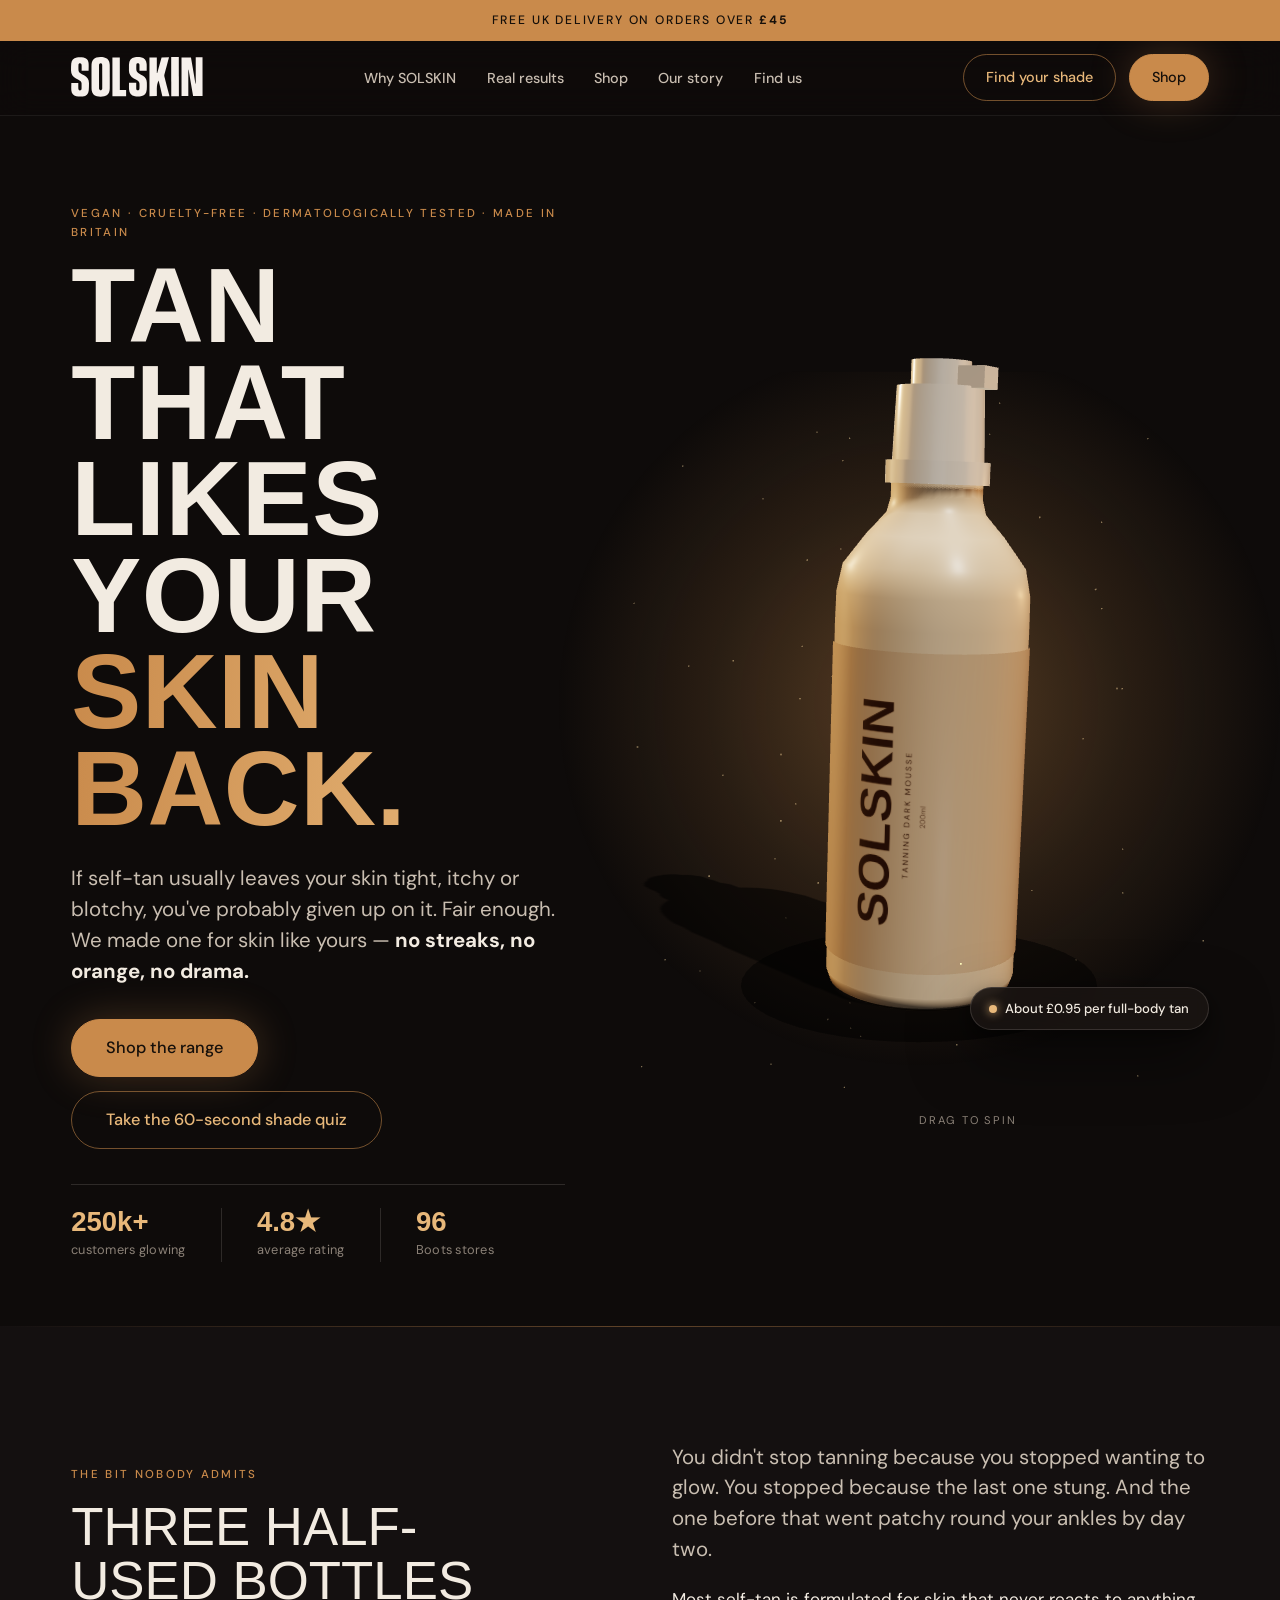
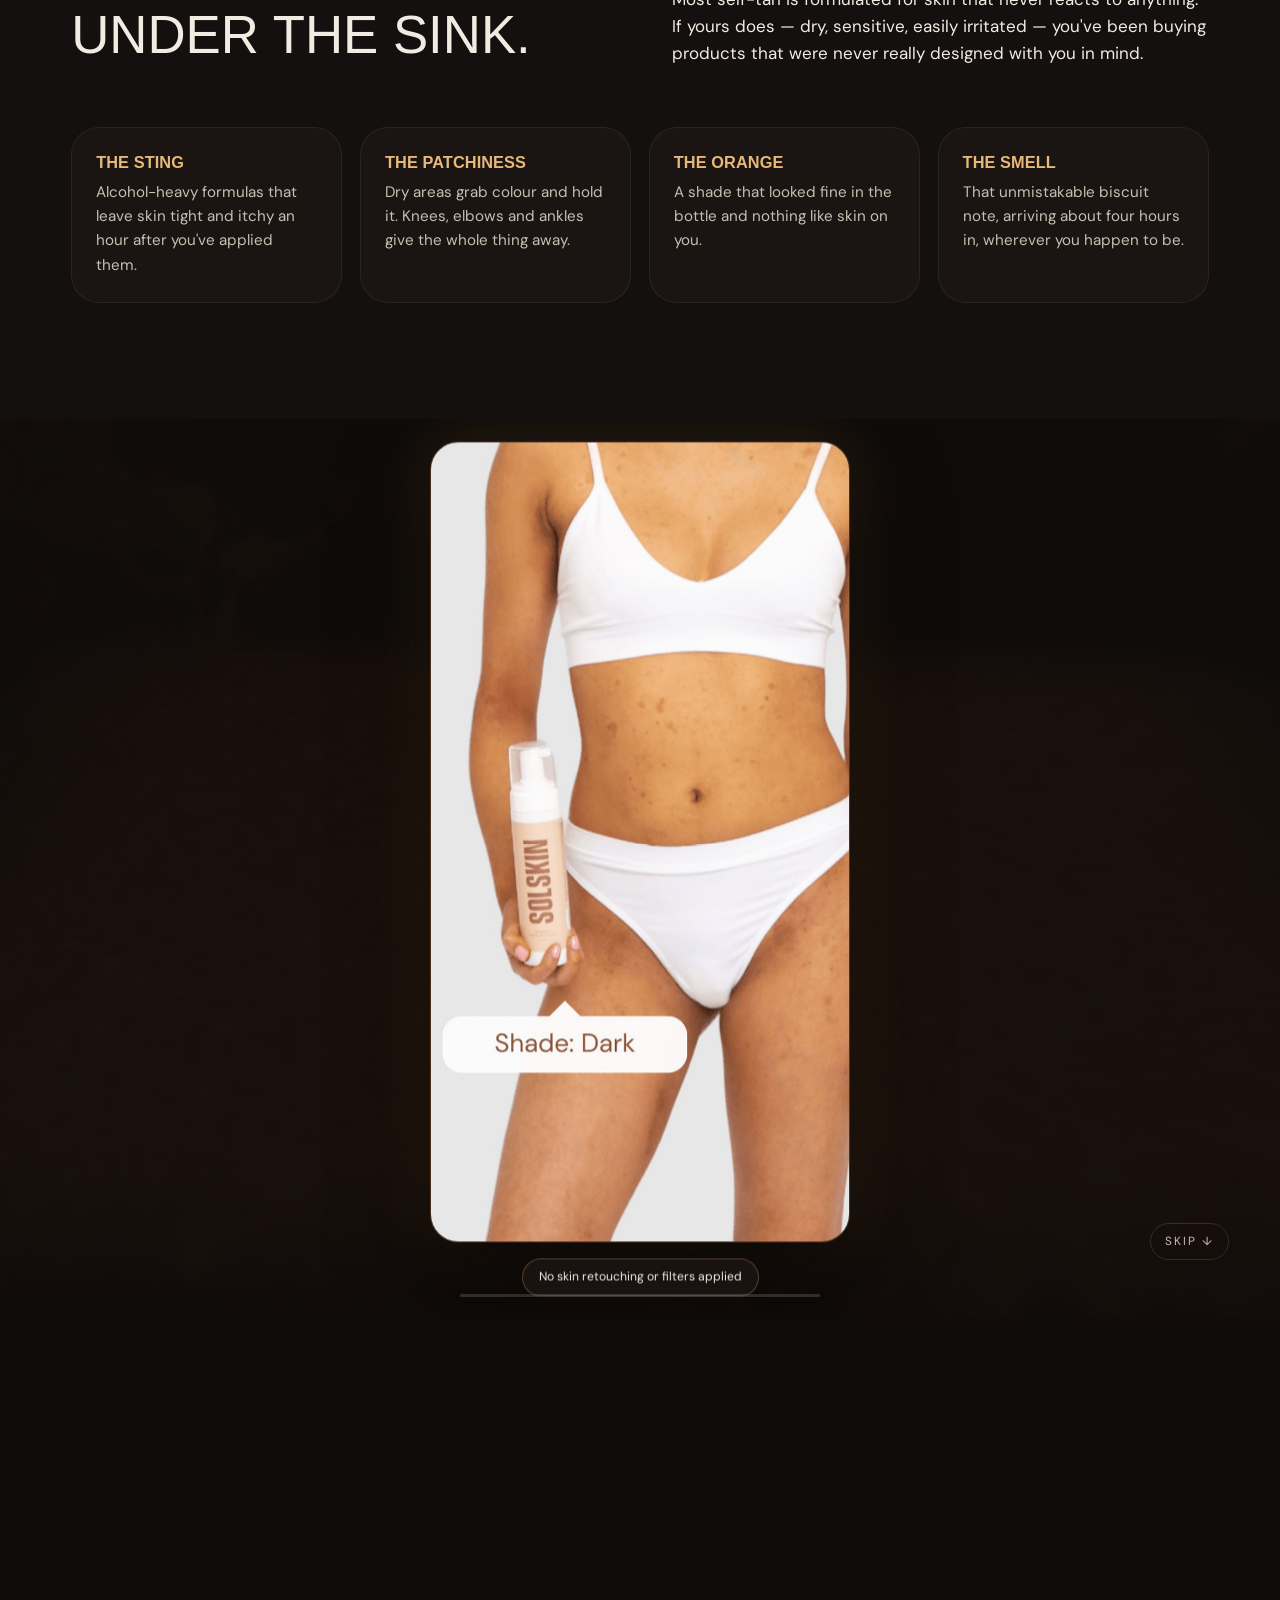
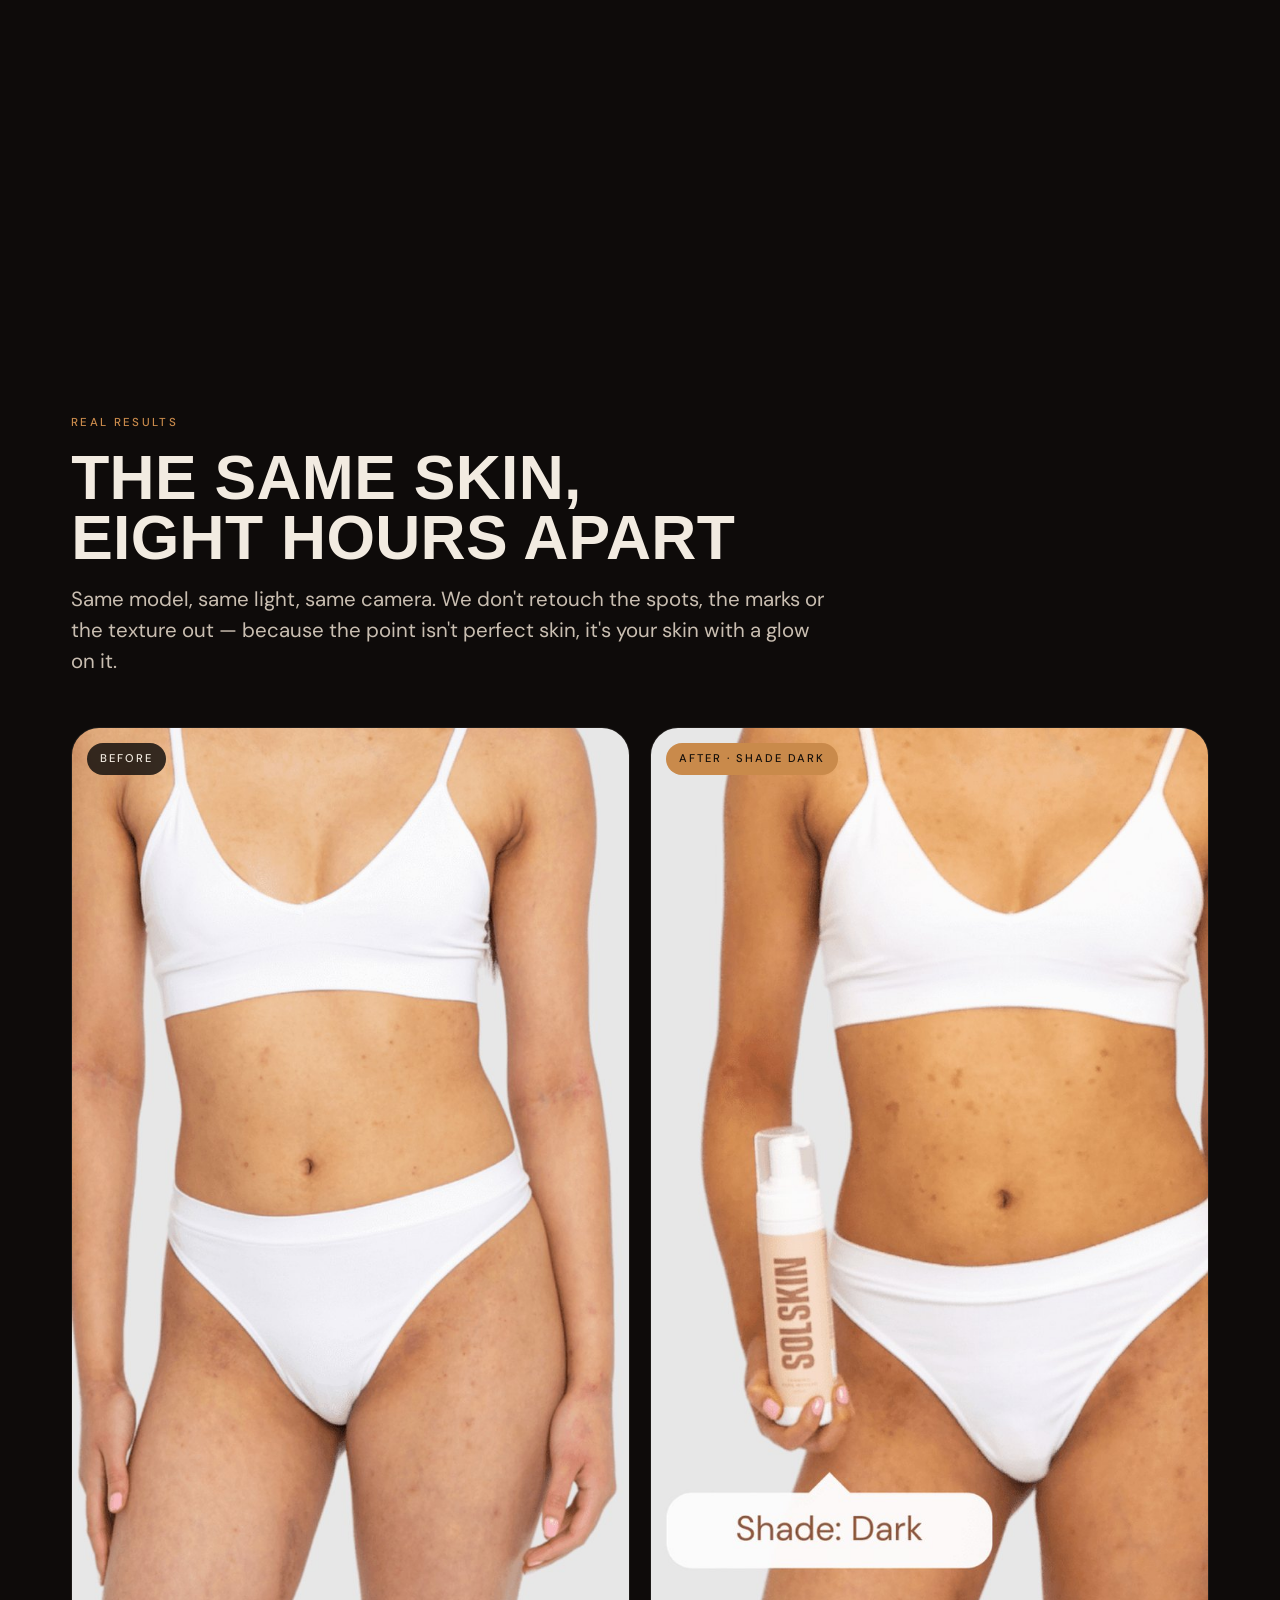
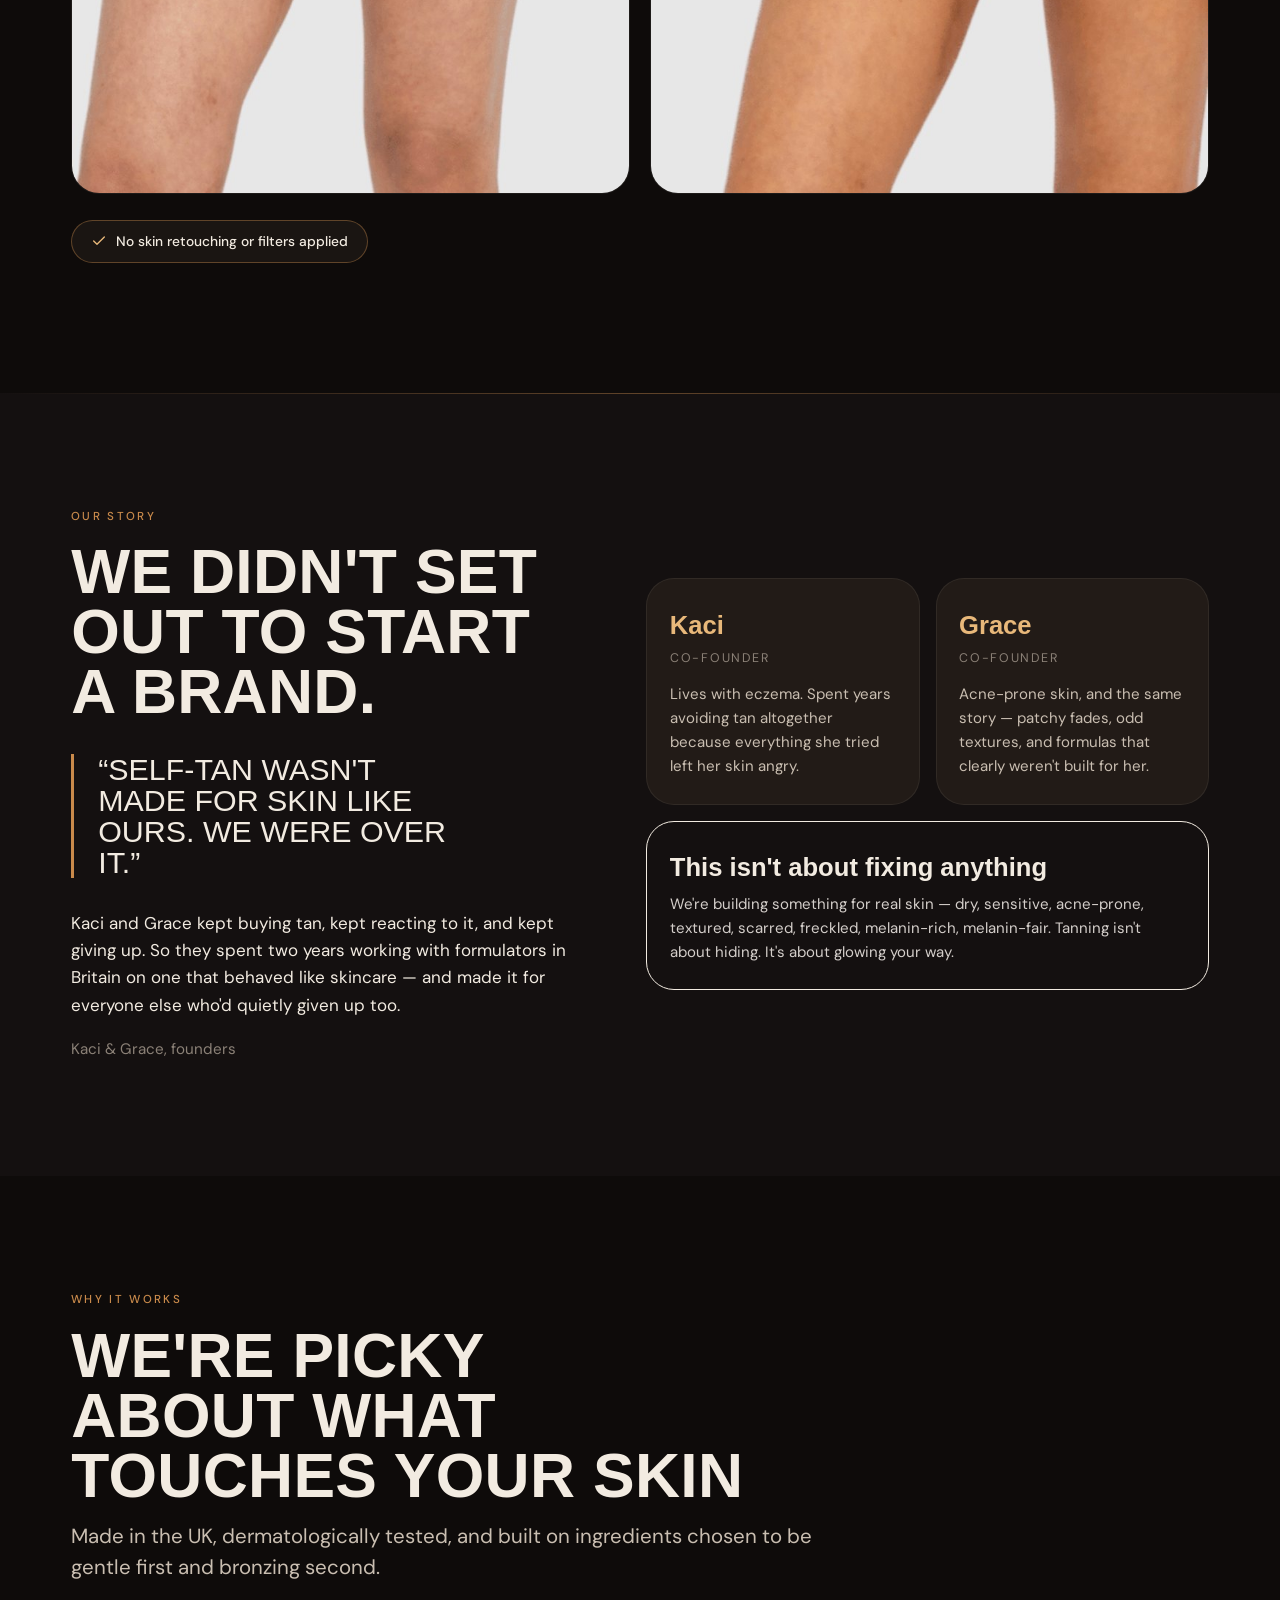
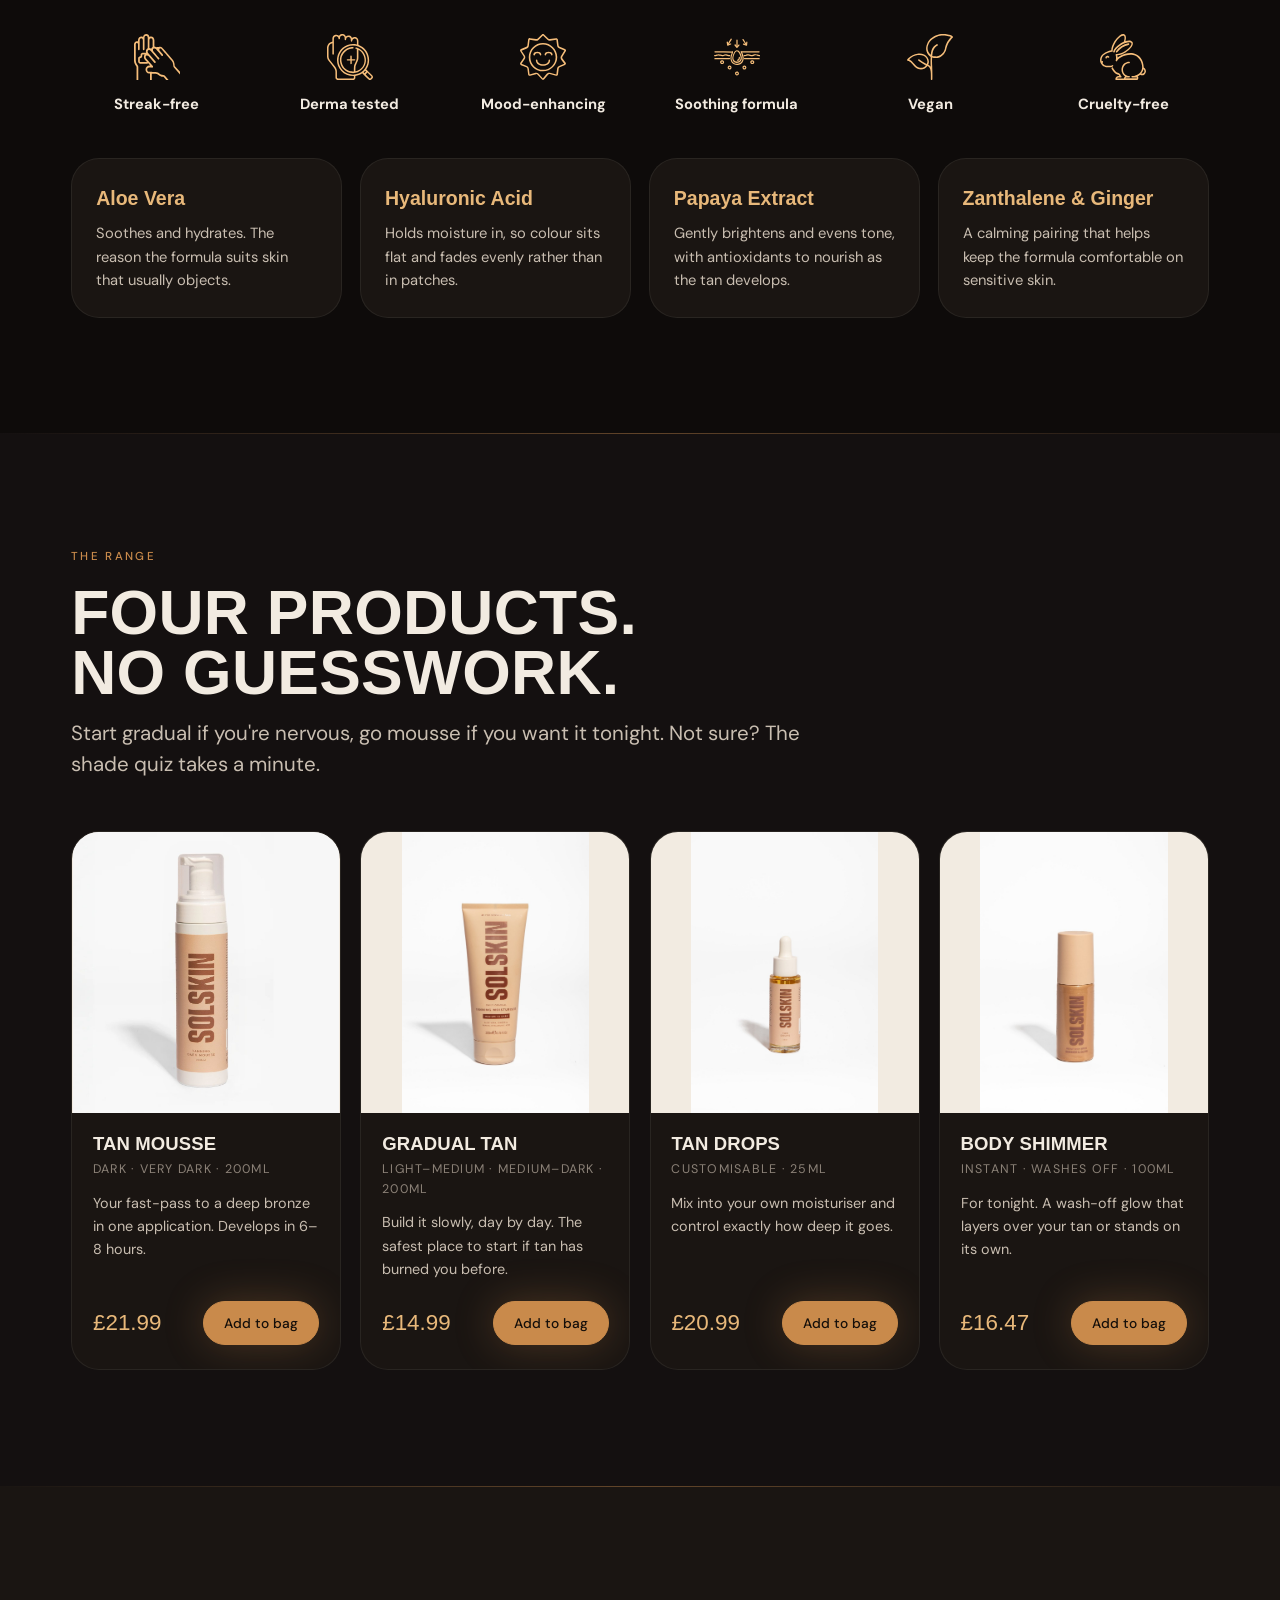
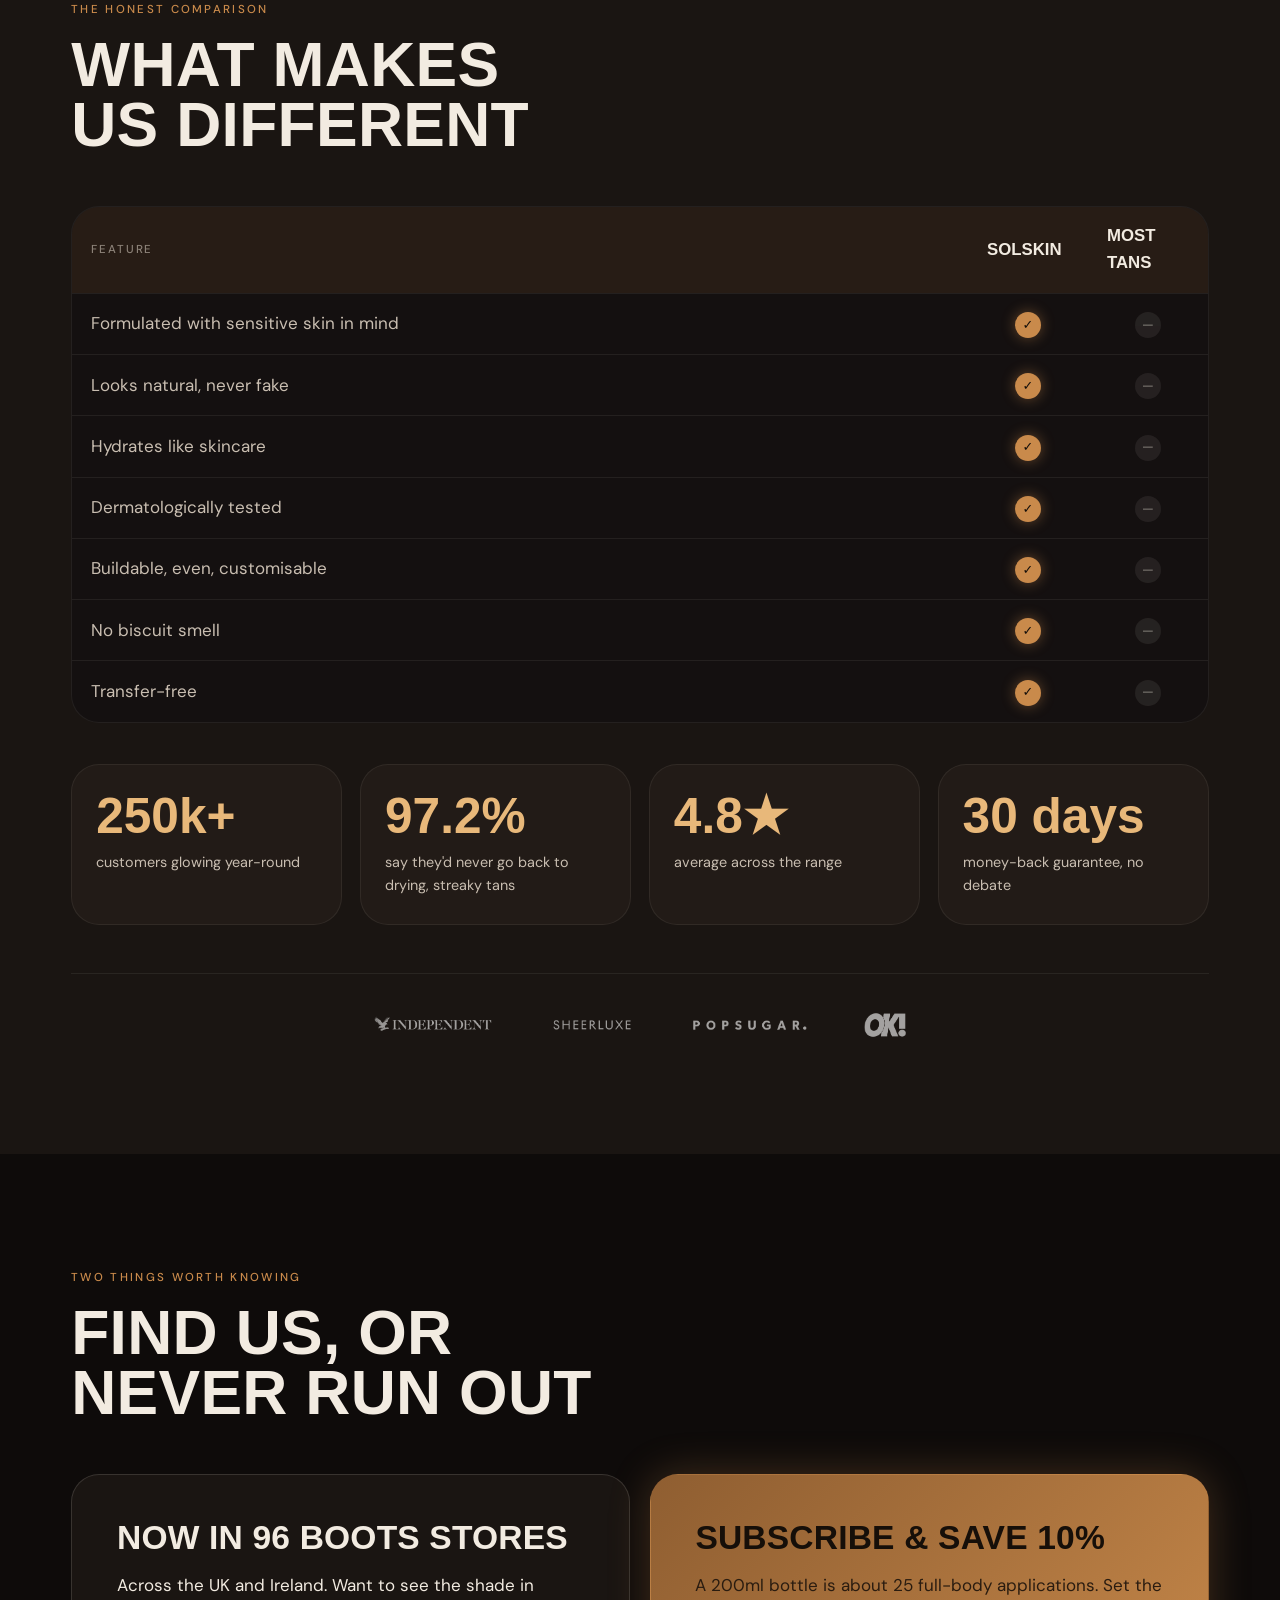
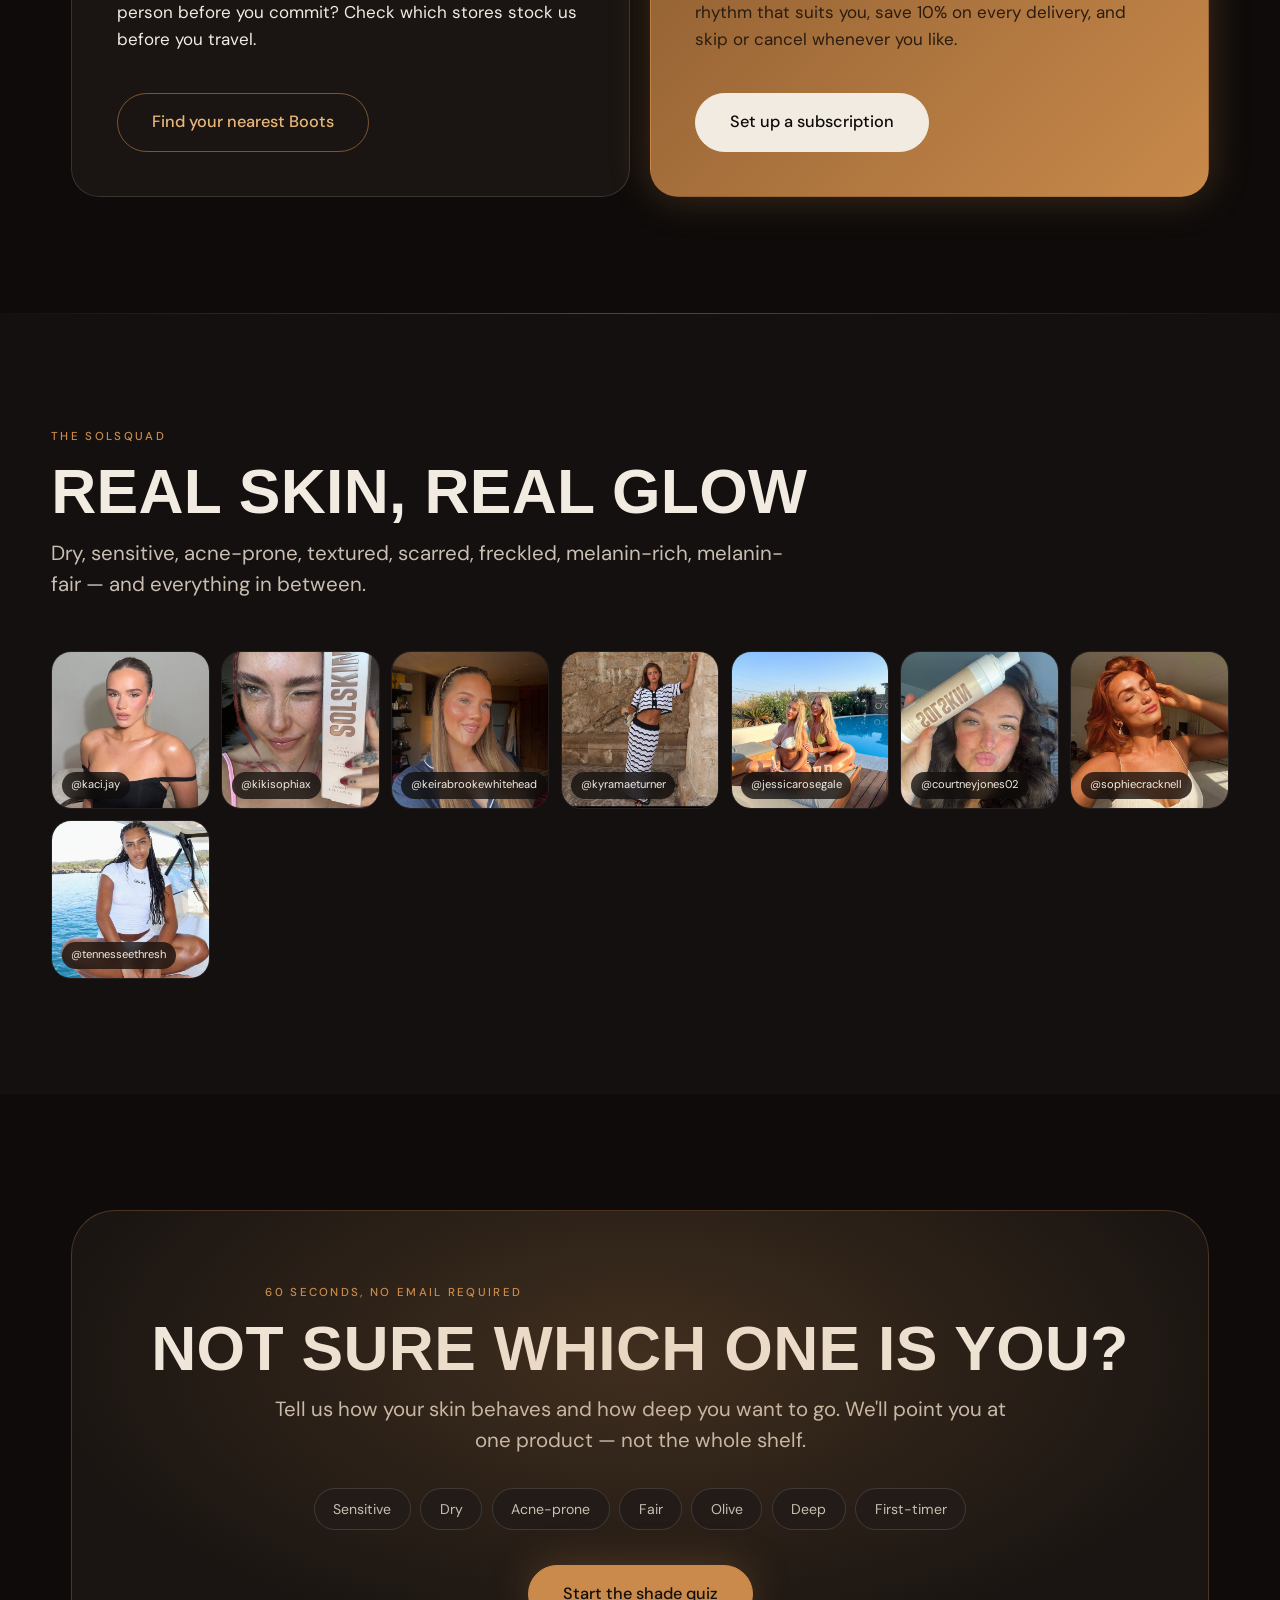
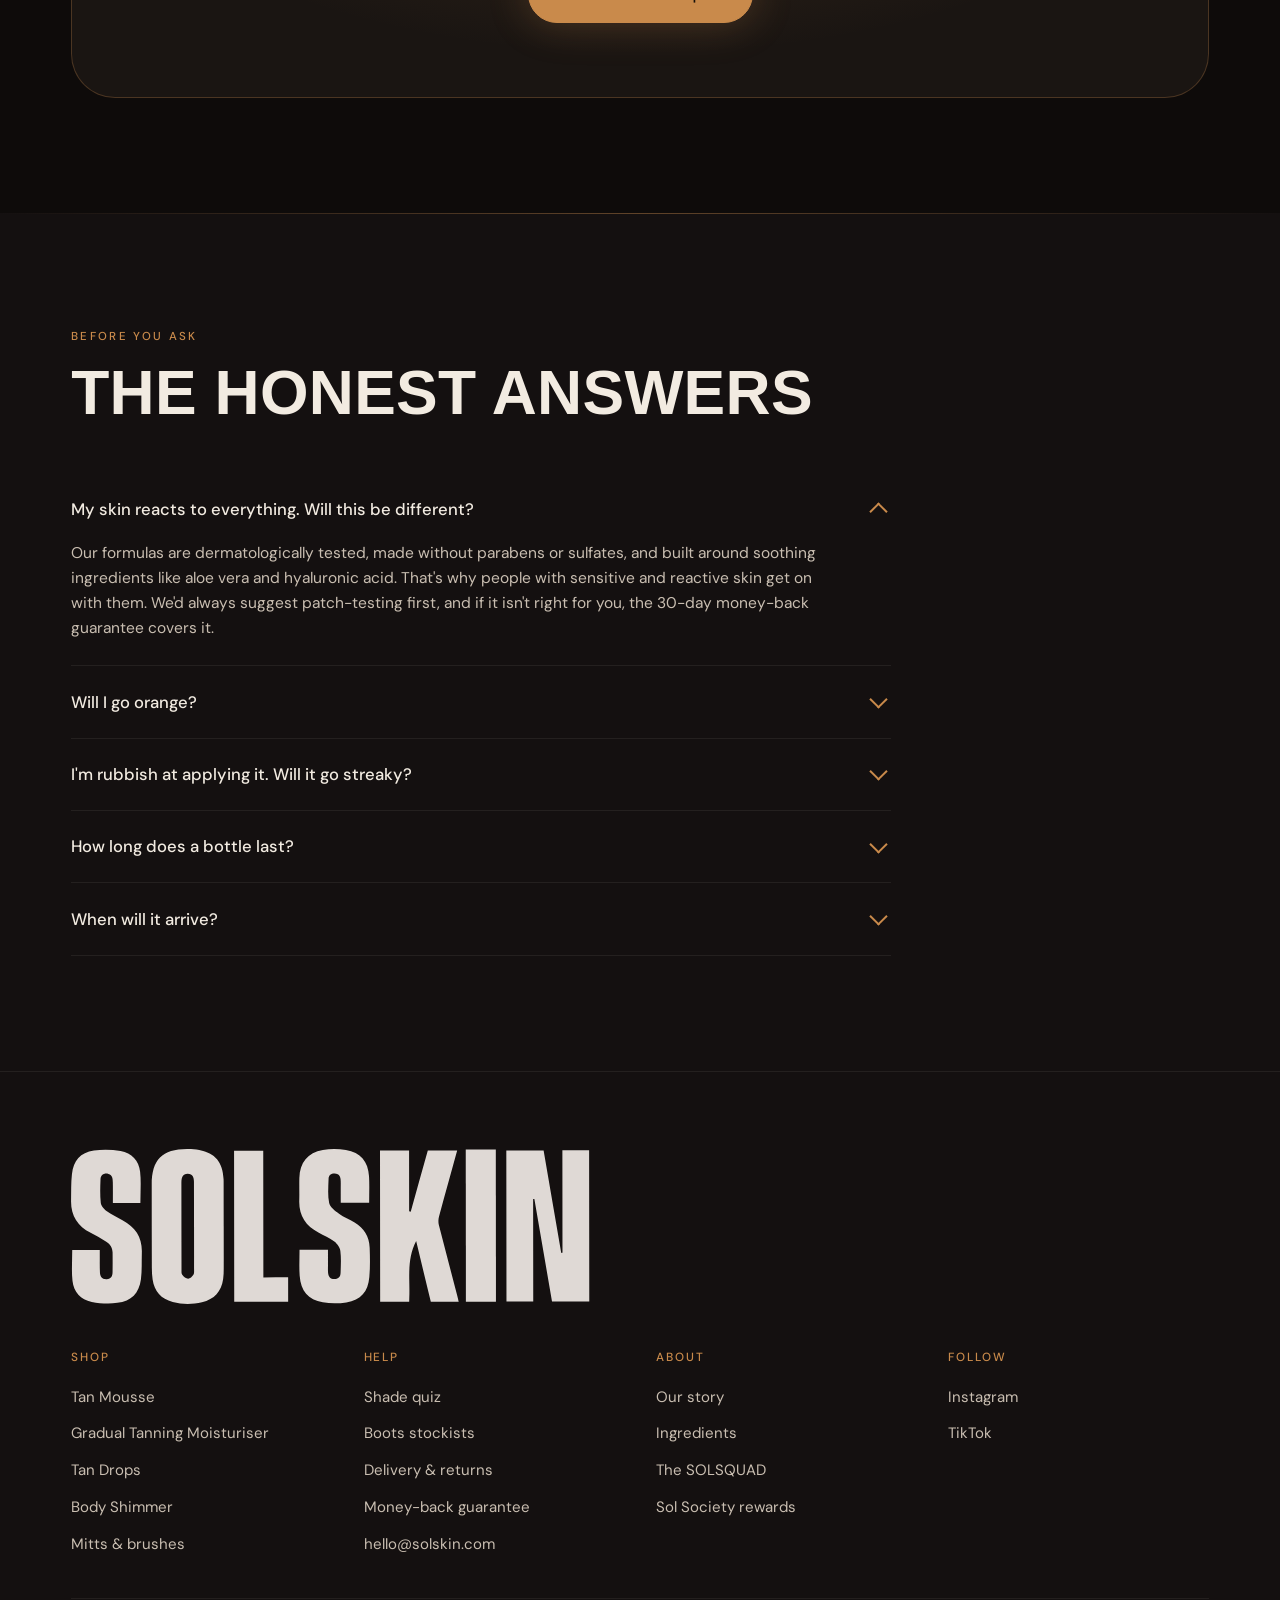
==== commit 9c92fb1f: "Add collection page and product picker George Gazzard's post asks for three artefacts — homepage, co" ====
--- a/site/index.html
+++ b/site/index.html
@@ -5,7 +5,7 @@
 <meta name="viewport" content="width=device-width, initial-scale=1">
 <title>SOLSKIN — Tan That Likes Your Skin Back</title>
 <meta name="description" content="The UK's self-tan made for sensitive skin. Streak-free, transfer-free, dermatologically tested, vegan and made in Britain. Founded by two women whose own skin reacted to everything else.">
-<link rel="stylesheet" href="css/styles.css?v=1787995096446">
+<link rel="stylesheet" href="css/styles.css?v=1787998882801">
 </head>
 <body>
 
@@ -29,14 +29,14 @@
       <ul class="nav__links">
         <li><a href="#why">Why SOLSKIN</a></li>
         <li><a href="#proof">Real results</a></li>
-        <li><a href="#shop">Shop</a></li>
+        <li><a href="shop.html">Shop</a></li>
         <li><a href="#founders">Our story</a></li>
         <li><a href="#stockists">Find us</a></li>
       </ul>
     </nav>
     <div class="nav__cta">
-      <a class="btn btn--ghost" href="#quiz">Find your shade</a>
-      <a class="btn btn--primary" href="#shop">Shop</a>
+      <a class="btn btn--ghost" href="picker.html">Find your shade</a>
+      <a class="btn btn--primary" href="shop.html">Shop</a>
     </div>
   </div>
 </header>
@@ -60,8 +60,8 @@
         Fair enough. We made one for skin like yours — <strong>no streaks, no orange, no drama.</strong>
       </p>
       <div class="hero__actions">
-        <a class="btn btn--primary" href="#shop">Shop the range</a>
-        <a class="btn btn--ghost" href="#quiz">Take the 60-second shade quiz</a>
+        <a class="btn btn--primary" href="shop.html">Shop the range</a>
+        <a class="btn btn--ghost" href="picker.html">Take the 60-second shade quiz</a>
       </div>
       <div class="hero__stats">
         <div class="hero__stat"><b>250k+</b><span>customers glowing</span></div>
@@ -431,7 +431,7 @@
         <span class="quiz__chip">Deep</span>
         <span class="quiz__chip">First-timer</span>
       </div>
-      <a class="btn btn--primary" href="#quiz">Start the shade quiz</a>
+      <a class="btn btn--primary" href="picker.html">Start the shade quiz</a>
     </div>
   </div>
 </section>
@@ -519,10 +519,10 @@
   </div>
 </footer>
 
-<script src="js/three.min.js?v=1787995096446"></script>
+<script src="js/three.min.js?v=1787998882801"></script>
 <!-- scene3d defines window.SOLSKIN3D; cinema3d extends it. Order matters. -->
-<script src="js/scene3d.js?v=1787995096446"></script>
-<script src="js/cinema3d.js?v=1787995096446"></script>
-<script src="js/scroll.js?v=1787995096446"></script>
+<script src="js/scene3d.js?v=1787998882801"></script>
+<script src="js/cinema3d.js?v=1787998882801"></script>
+<script src="js/scroll.js?v=1787998882801"></script>
 </body>
 </html>
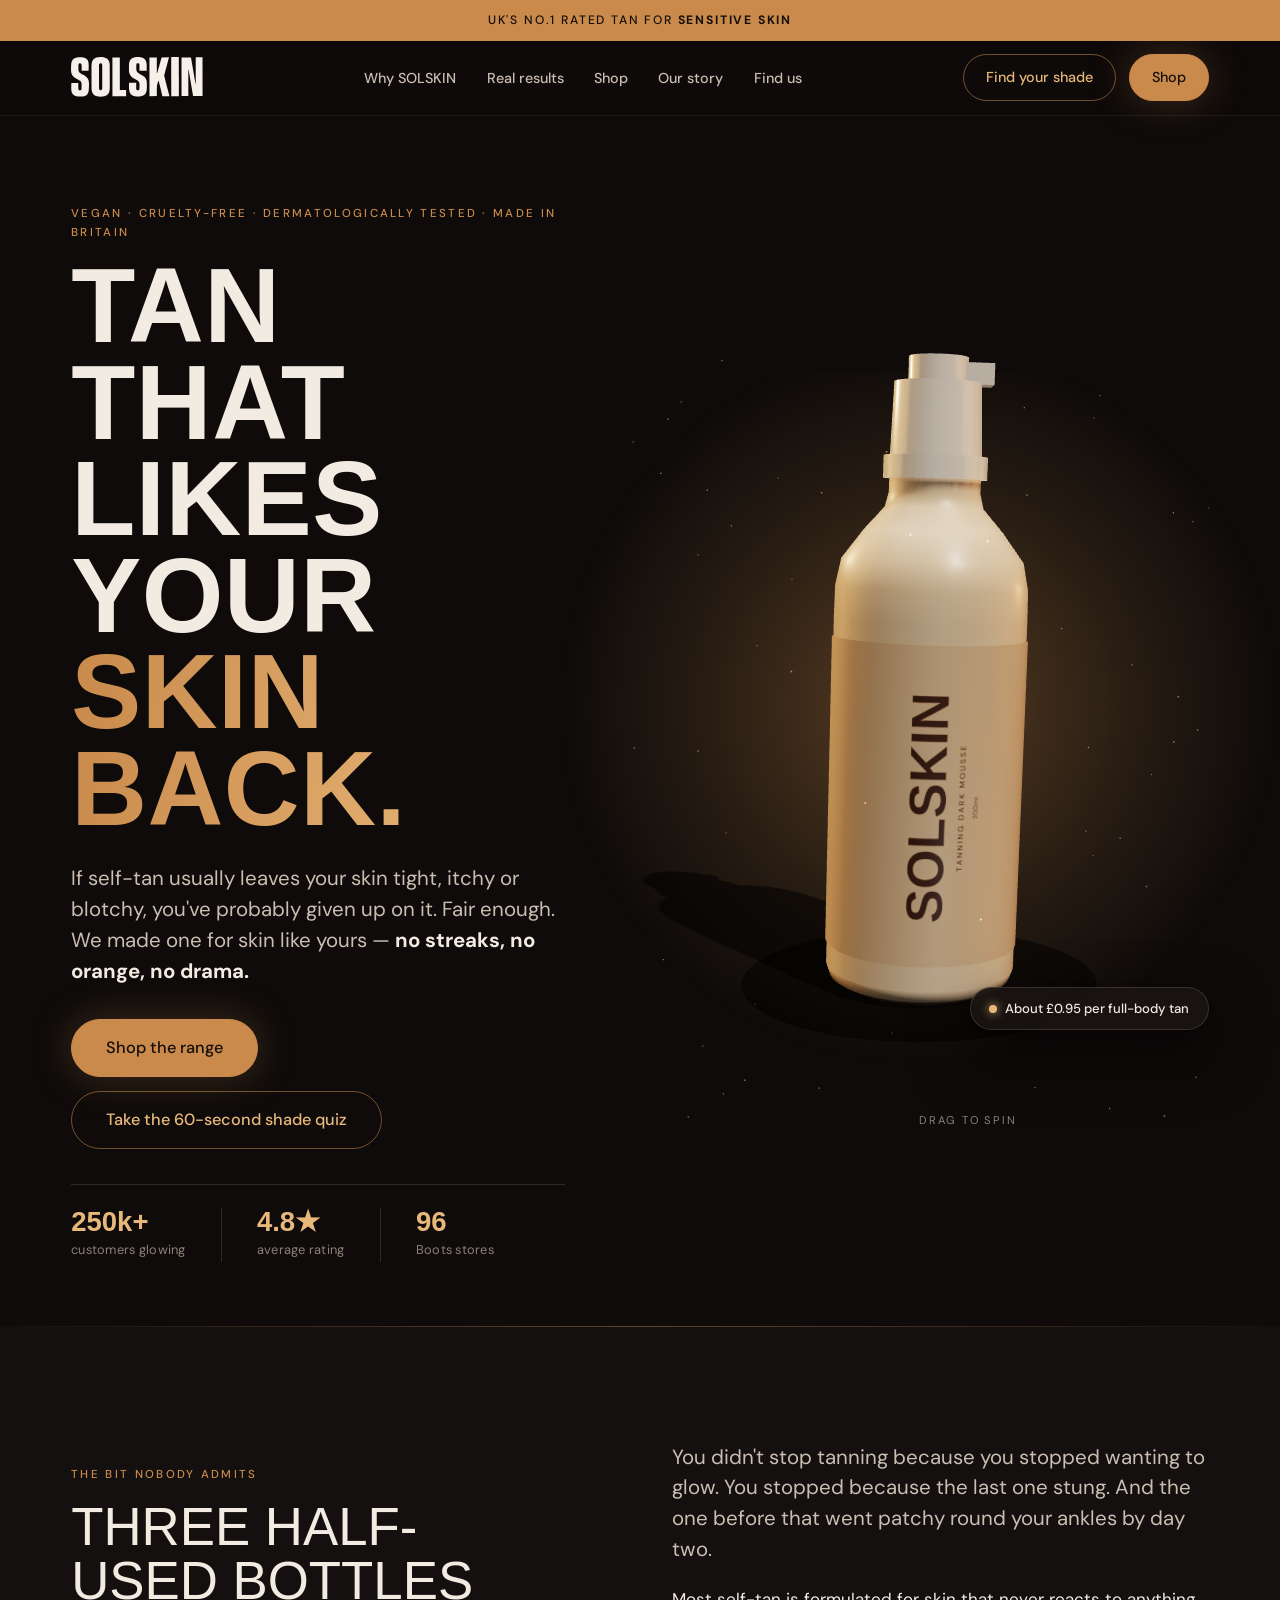
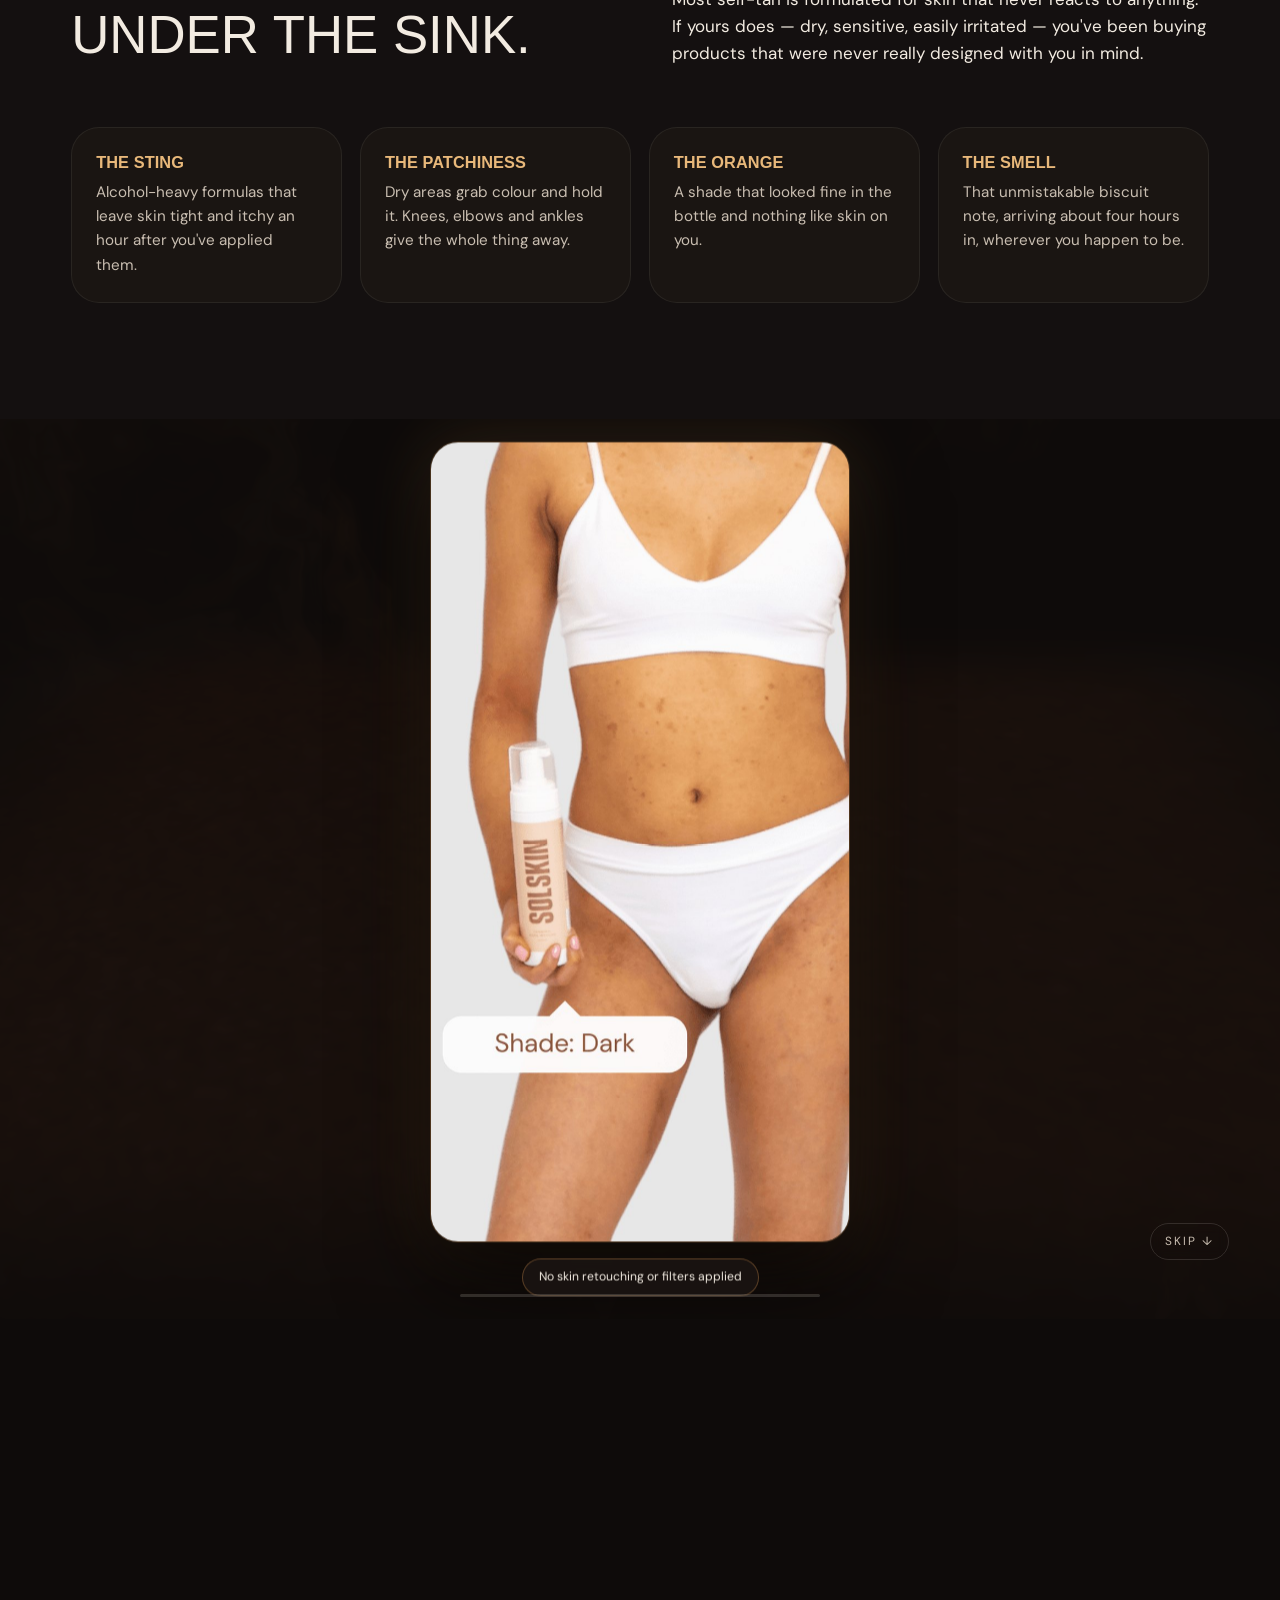
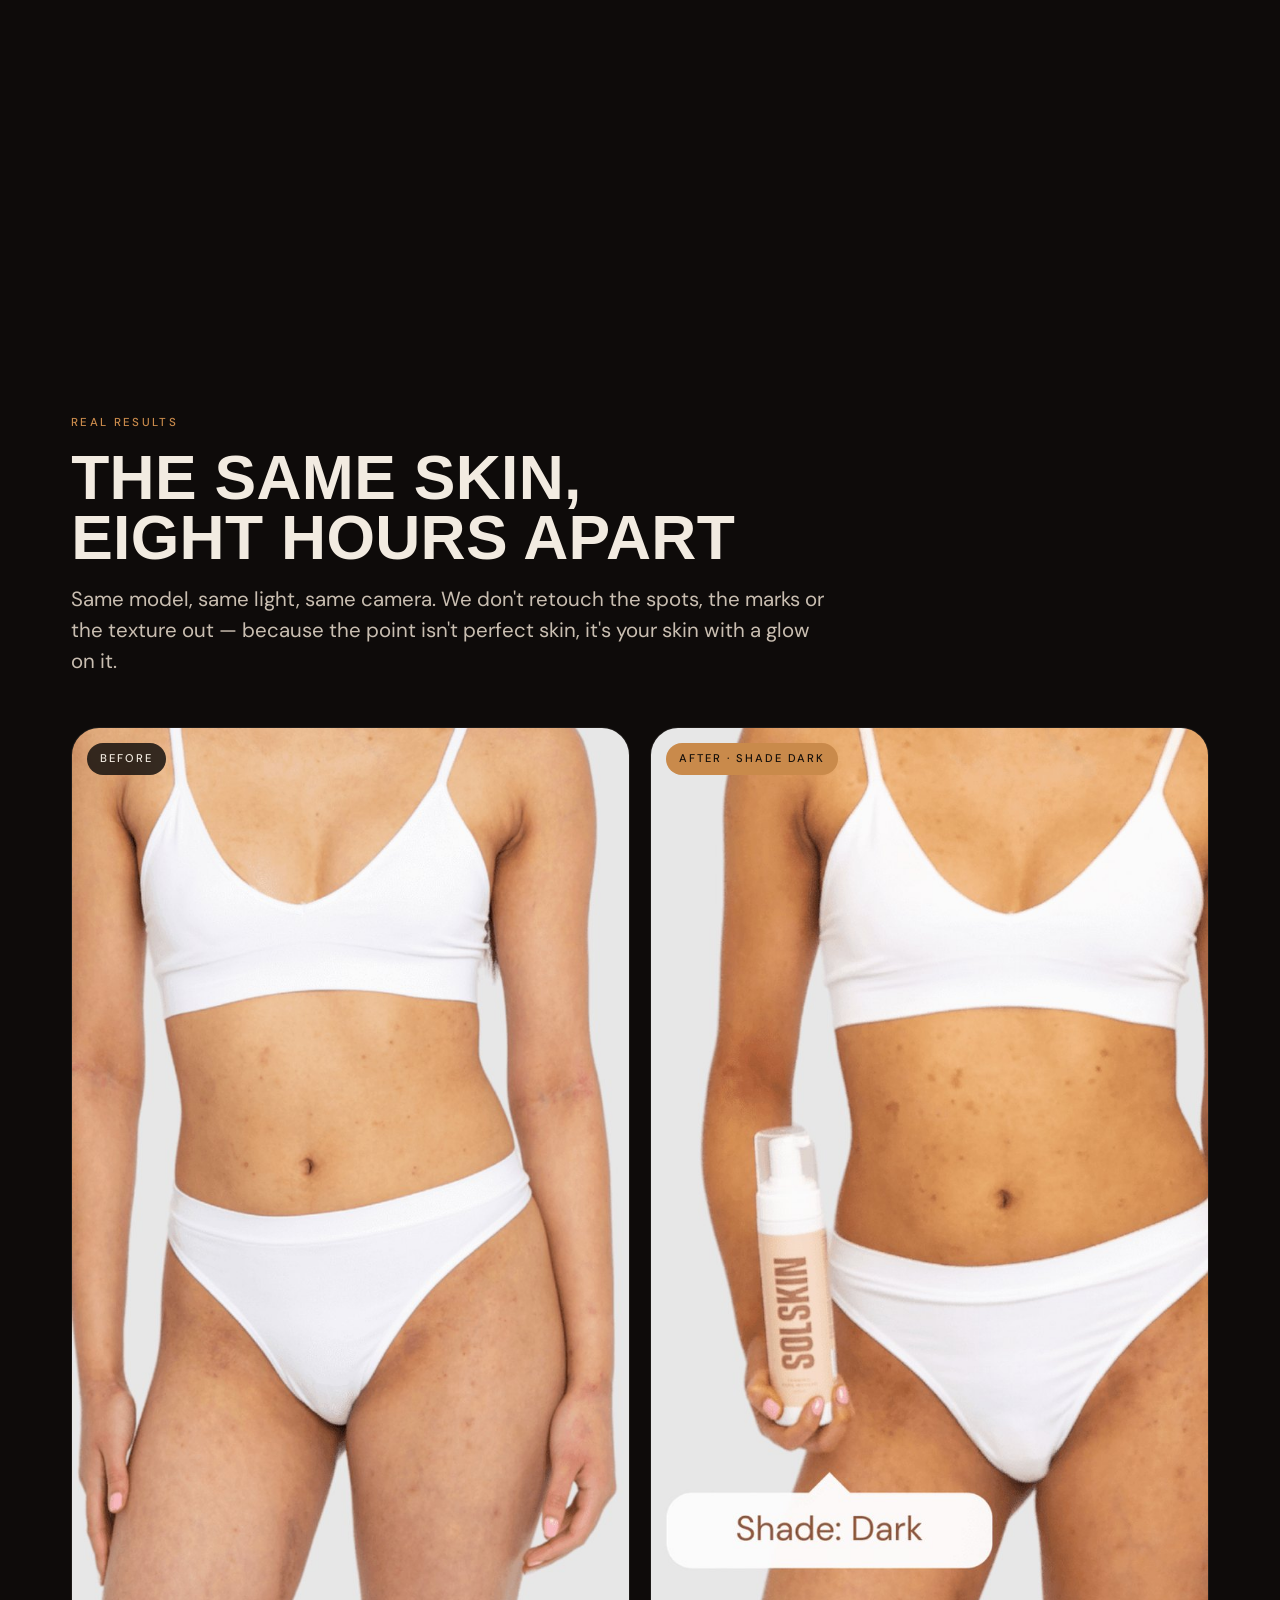
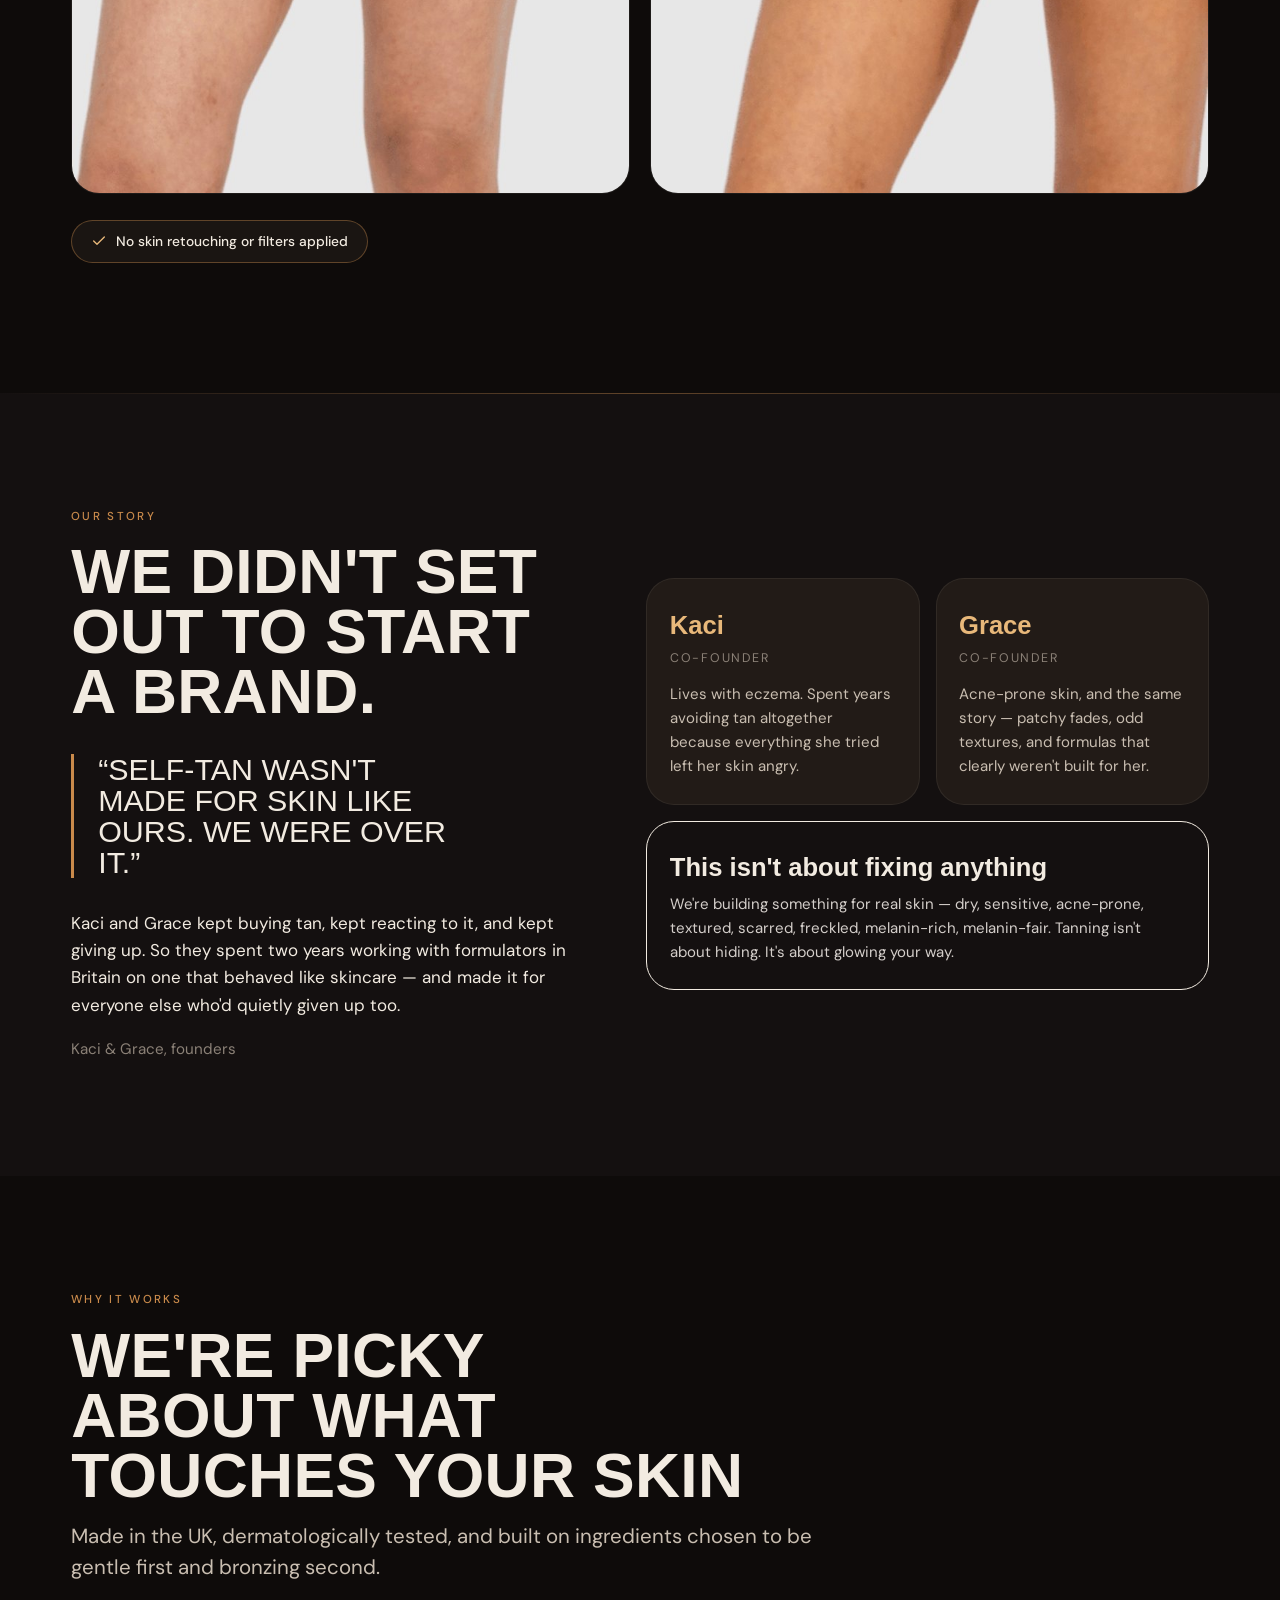
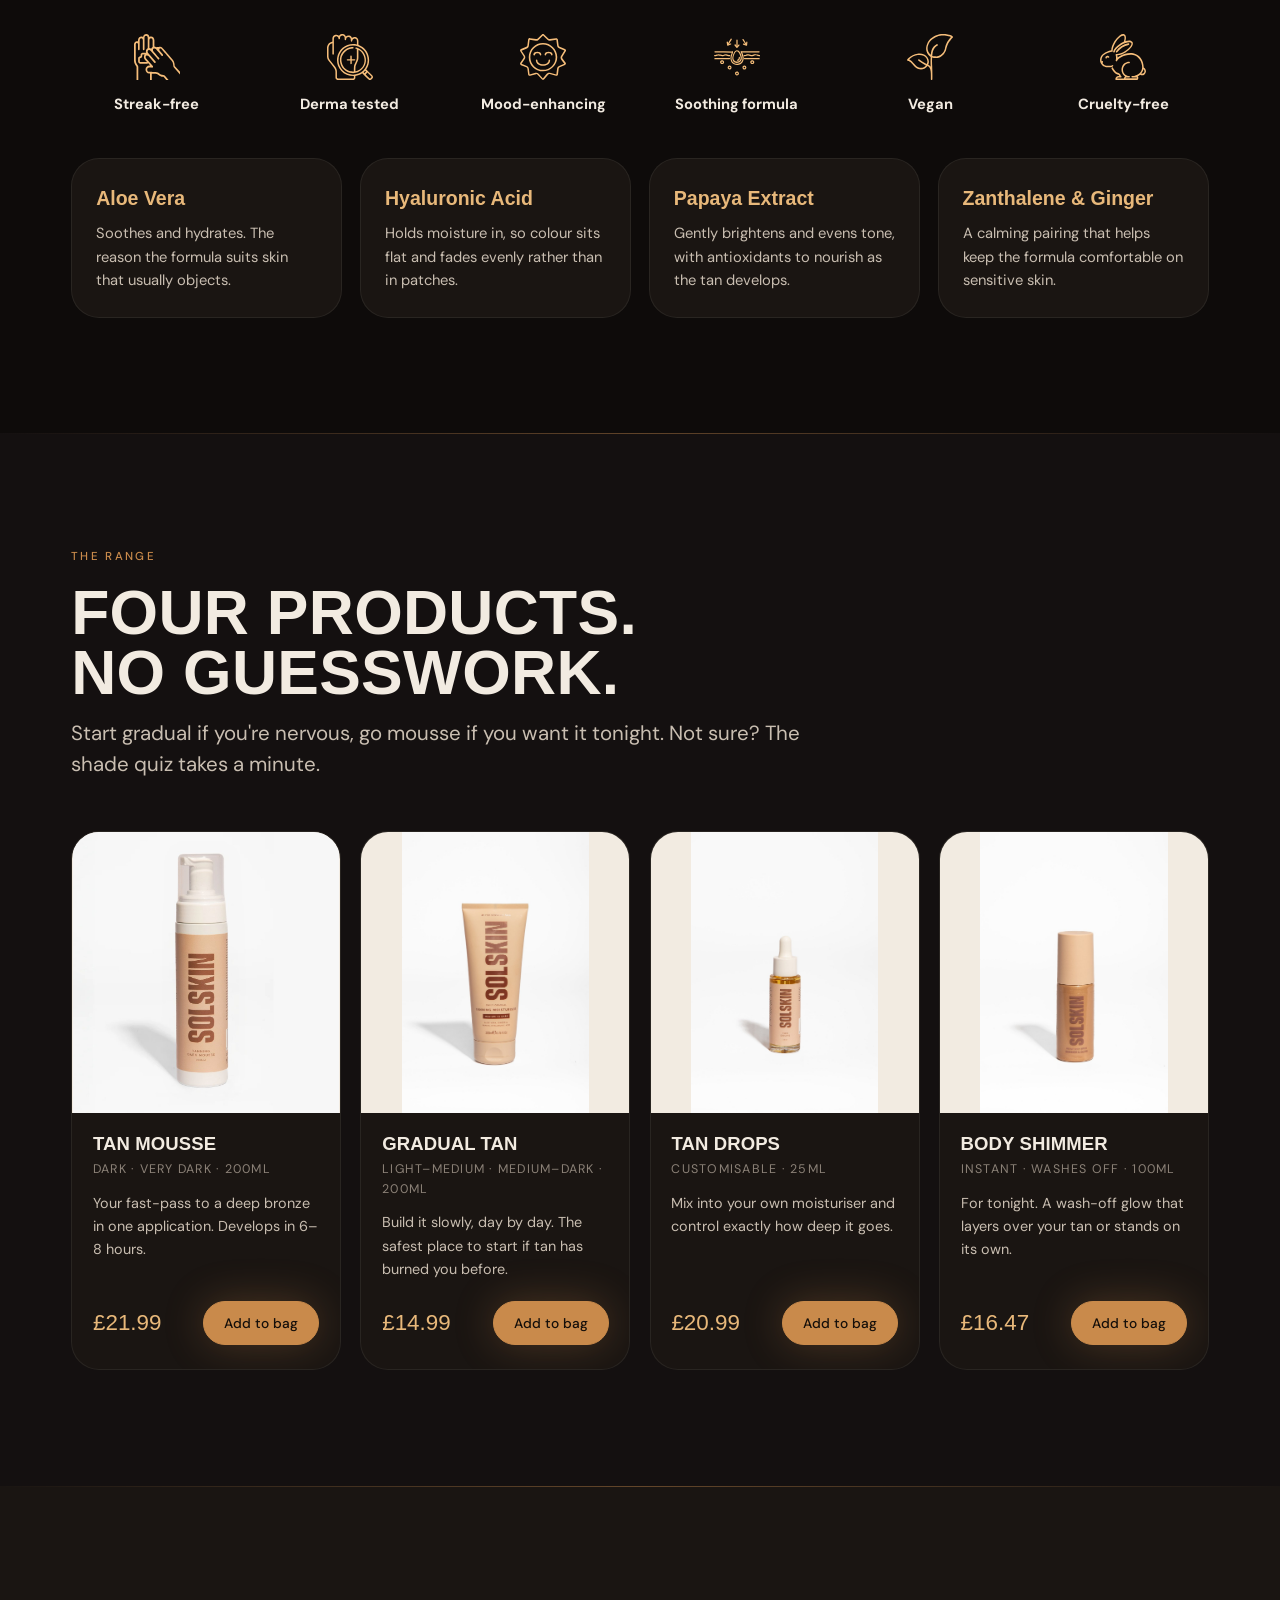
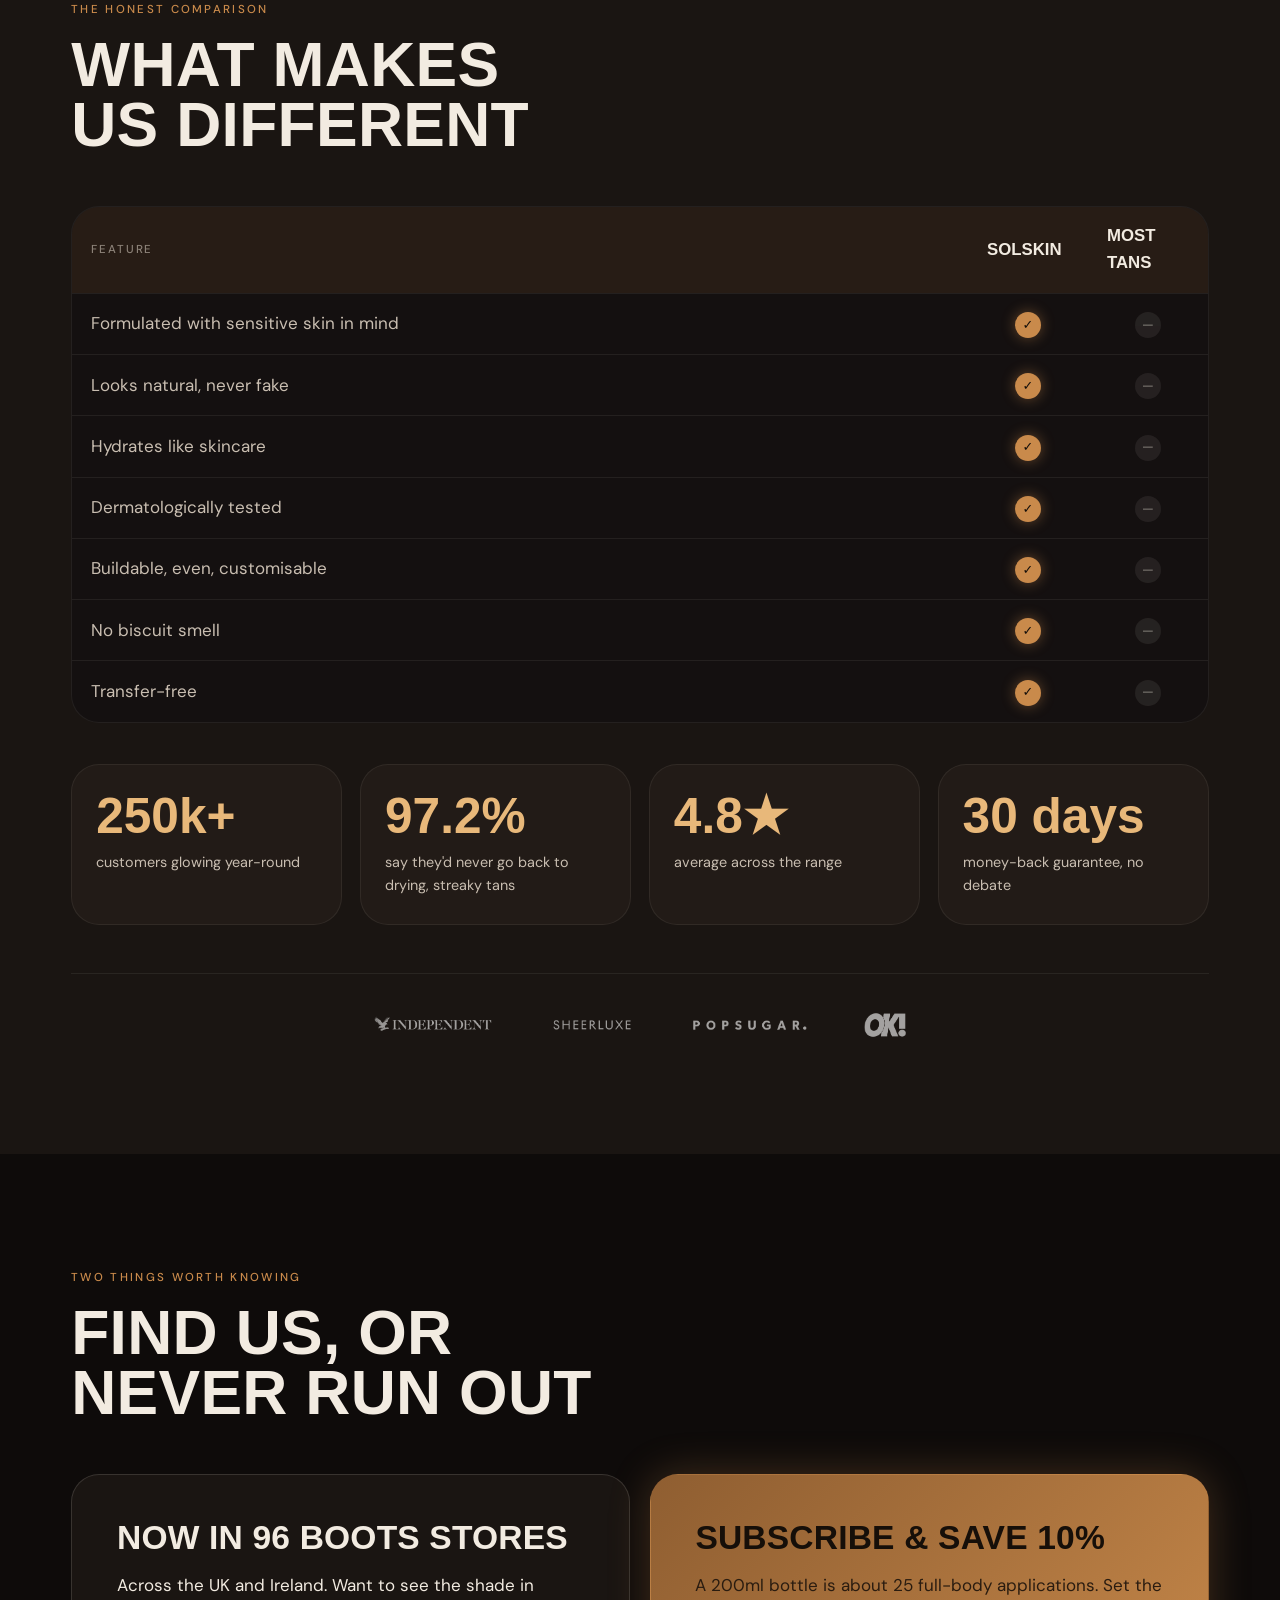
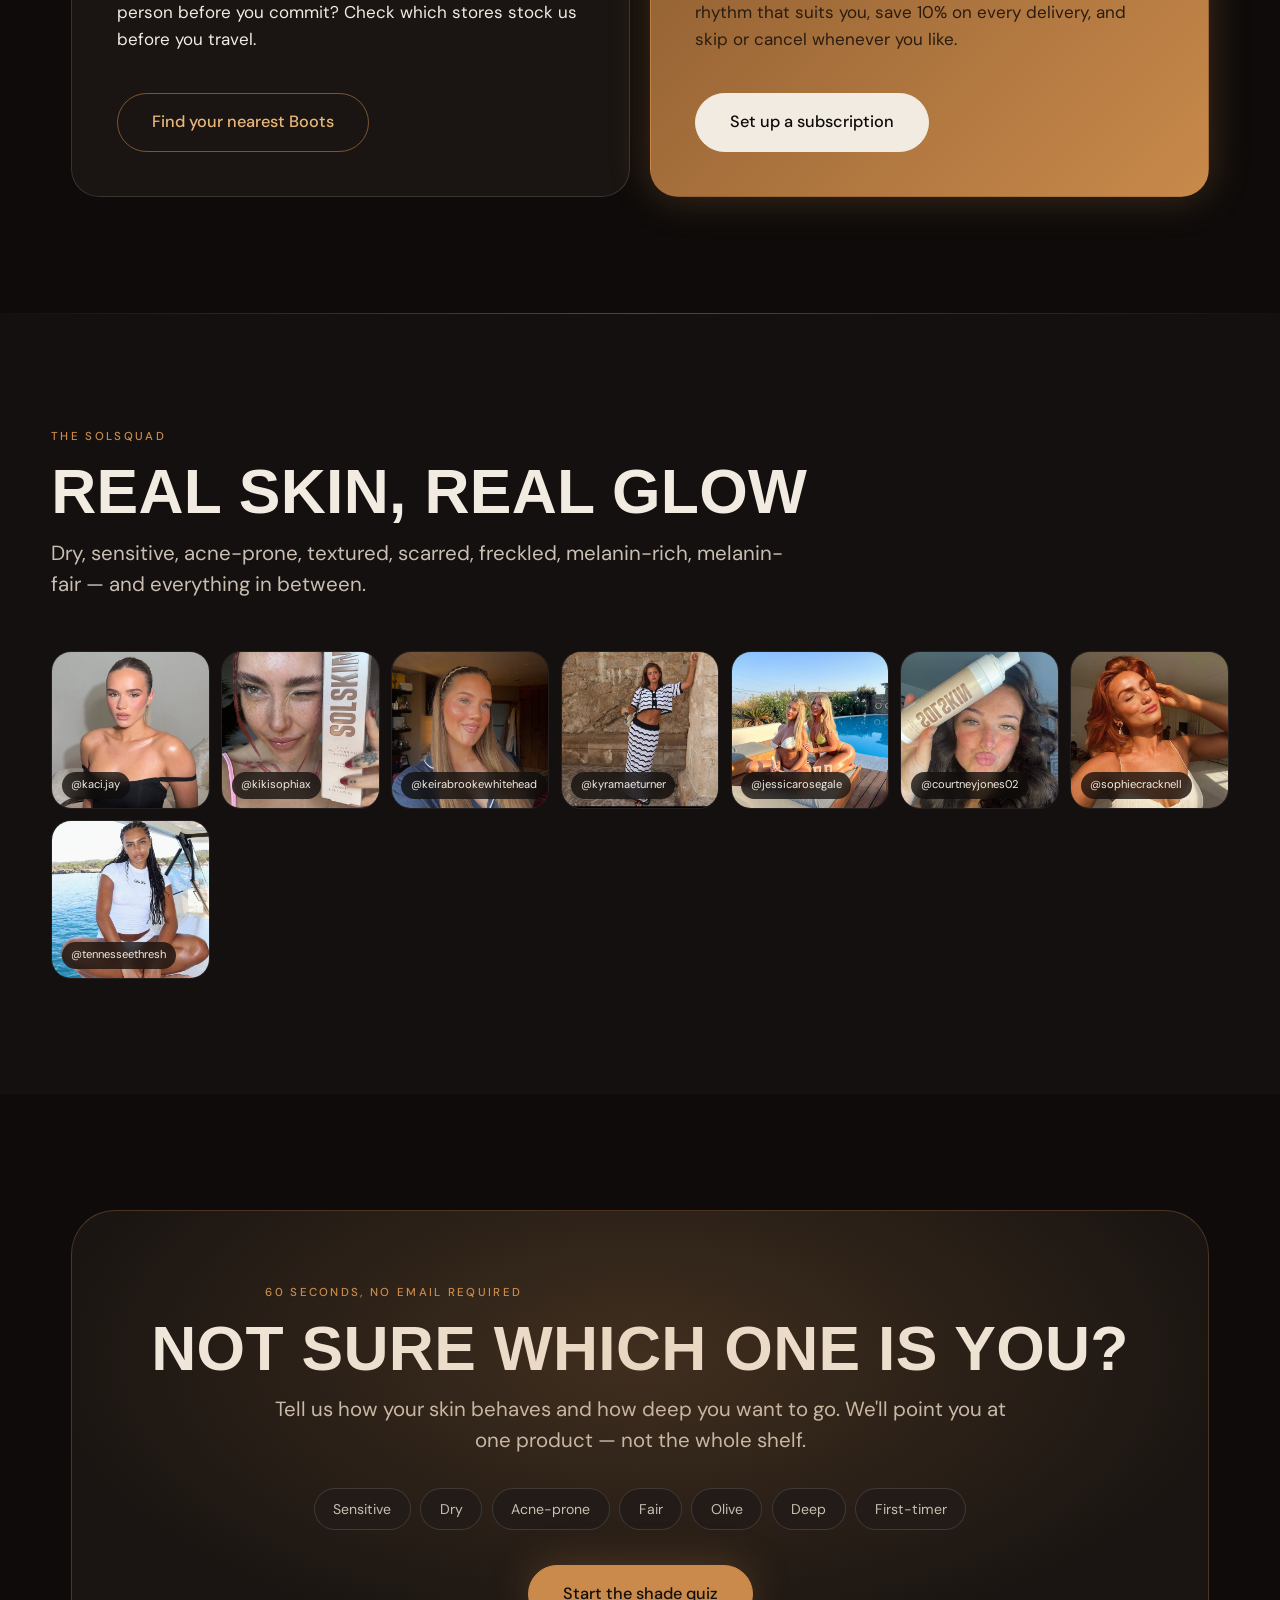
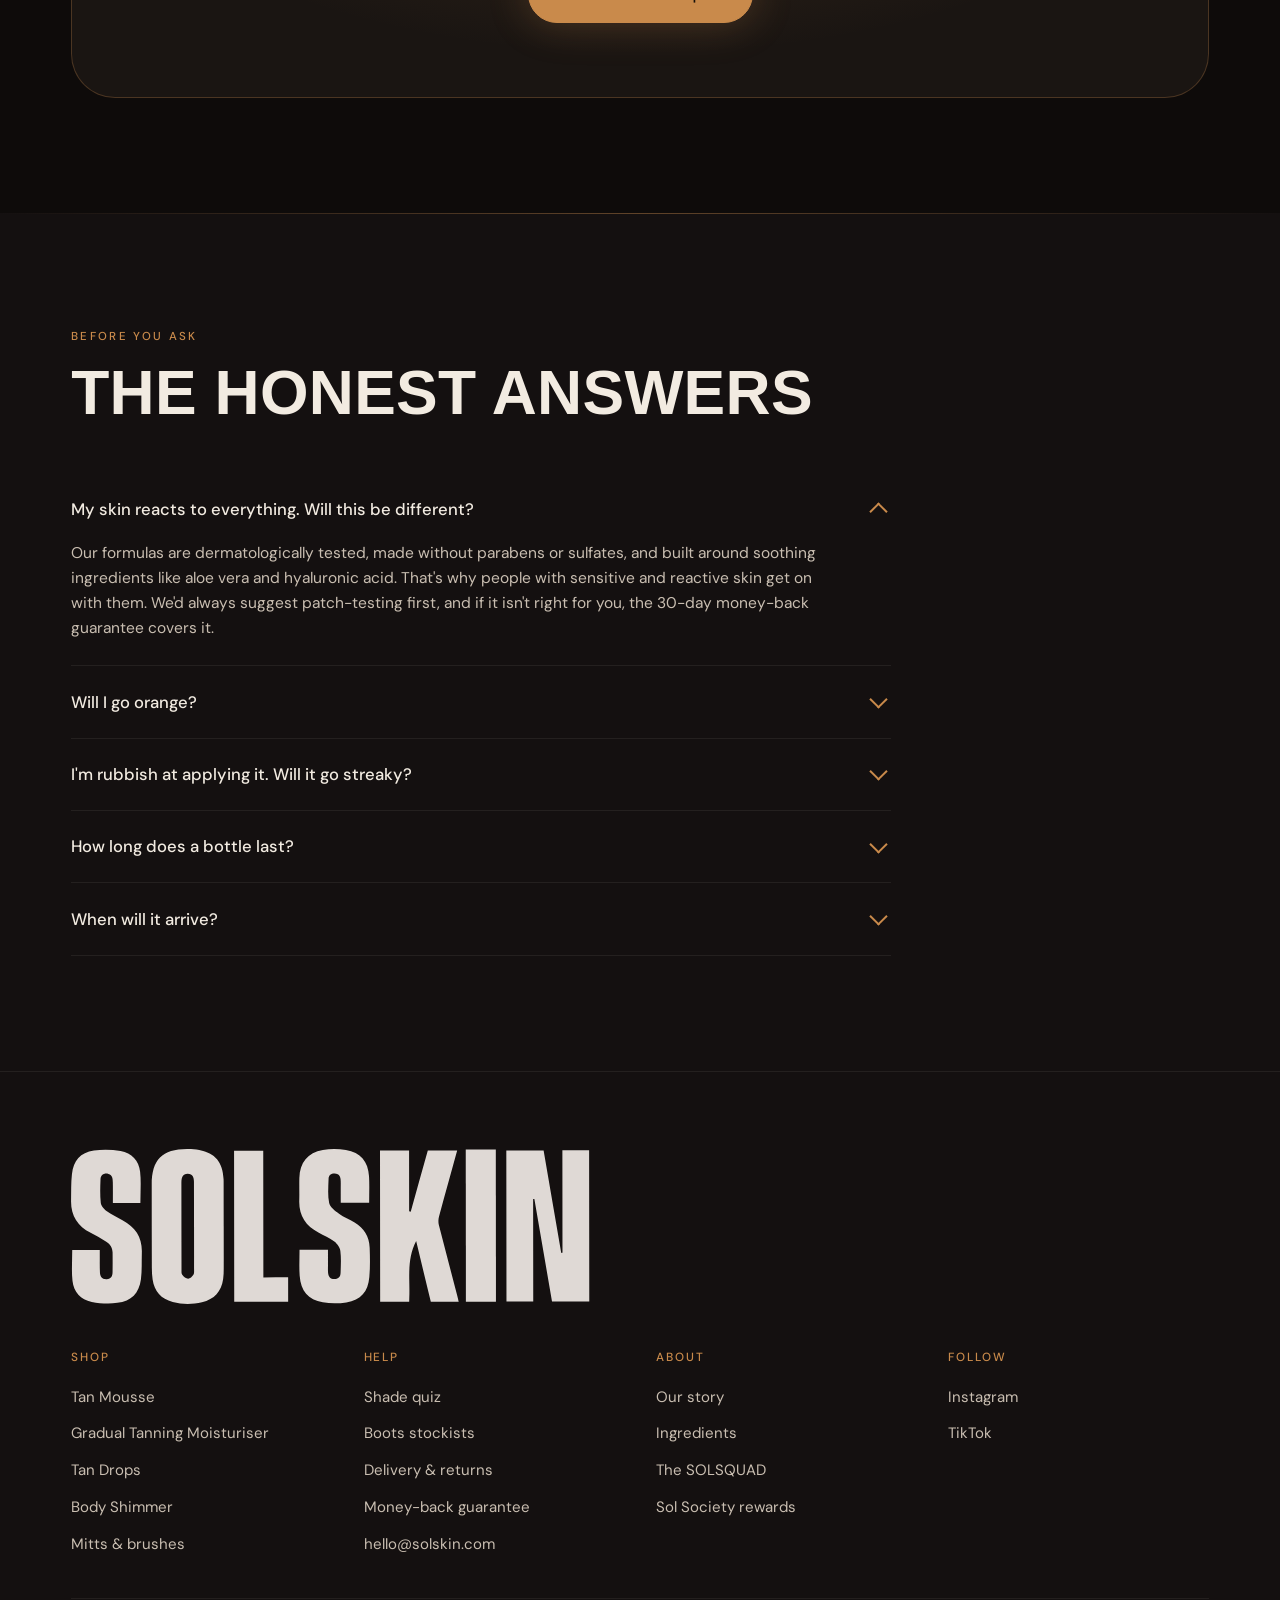
==== commit 6fdd2446: "Hover: the plinth tans to the product's own shade The shade dots on a card were a legend — two circl" ====
--- a/site/index.html
+++ b/site/index.html
@@ -5,7 +5,7 @@
 <meta name="viewport" content="width=device-width, initial-scale=1">
 <title>SOLSKIN — Tan That Likes Your Skin Back</title>
 <meta name="description" content="The UK's self-tan made for sensitive skin. Streak-free, transfer-free, dermatologically tested, vegan and made in Britain. Founded by two women whose own skin reacted to everything else.">
-<link rel="stylesheet" href="css/styles.css?v=1787998882801">
+<link rel="stylesheet" href="css/styles.css?v=1788000725638">
 </head>
 <body>
 
@@ -519,10 +519,10 @@
   </div>
 </footer>
 
-<script src="js/three.min.js?v=1787998882801"></script>
+<script src="js/three.min.js?v=1788000725638"></script>
 <!-- scene3d defines window.SOLSKIN3D; cinema3d extends it. Order matters. -->
-<script src="js/scene3d.js?v=1787998882801"></script>
-<script src="js/cinema3d.js?v=1787998882801"></script>
-<script src="js/scroll.js?v=1787998882801"></script>
+<script src="js/scene3d.js?v=1788000725638"></script>
+<script src="js/cinema3d.js?v=1788000725638"></script>
+<script src="js/scroll.js?v=1788000725638"></script>
 </body>
 </html>
